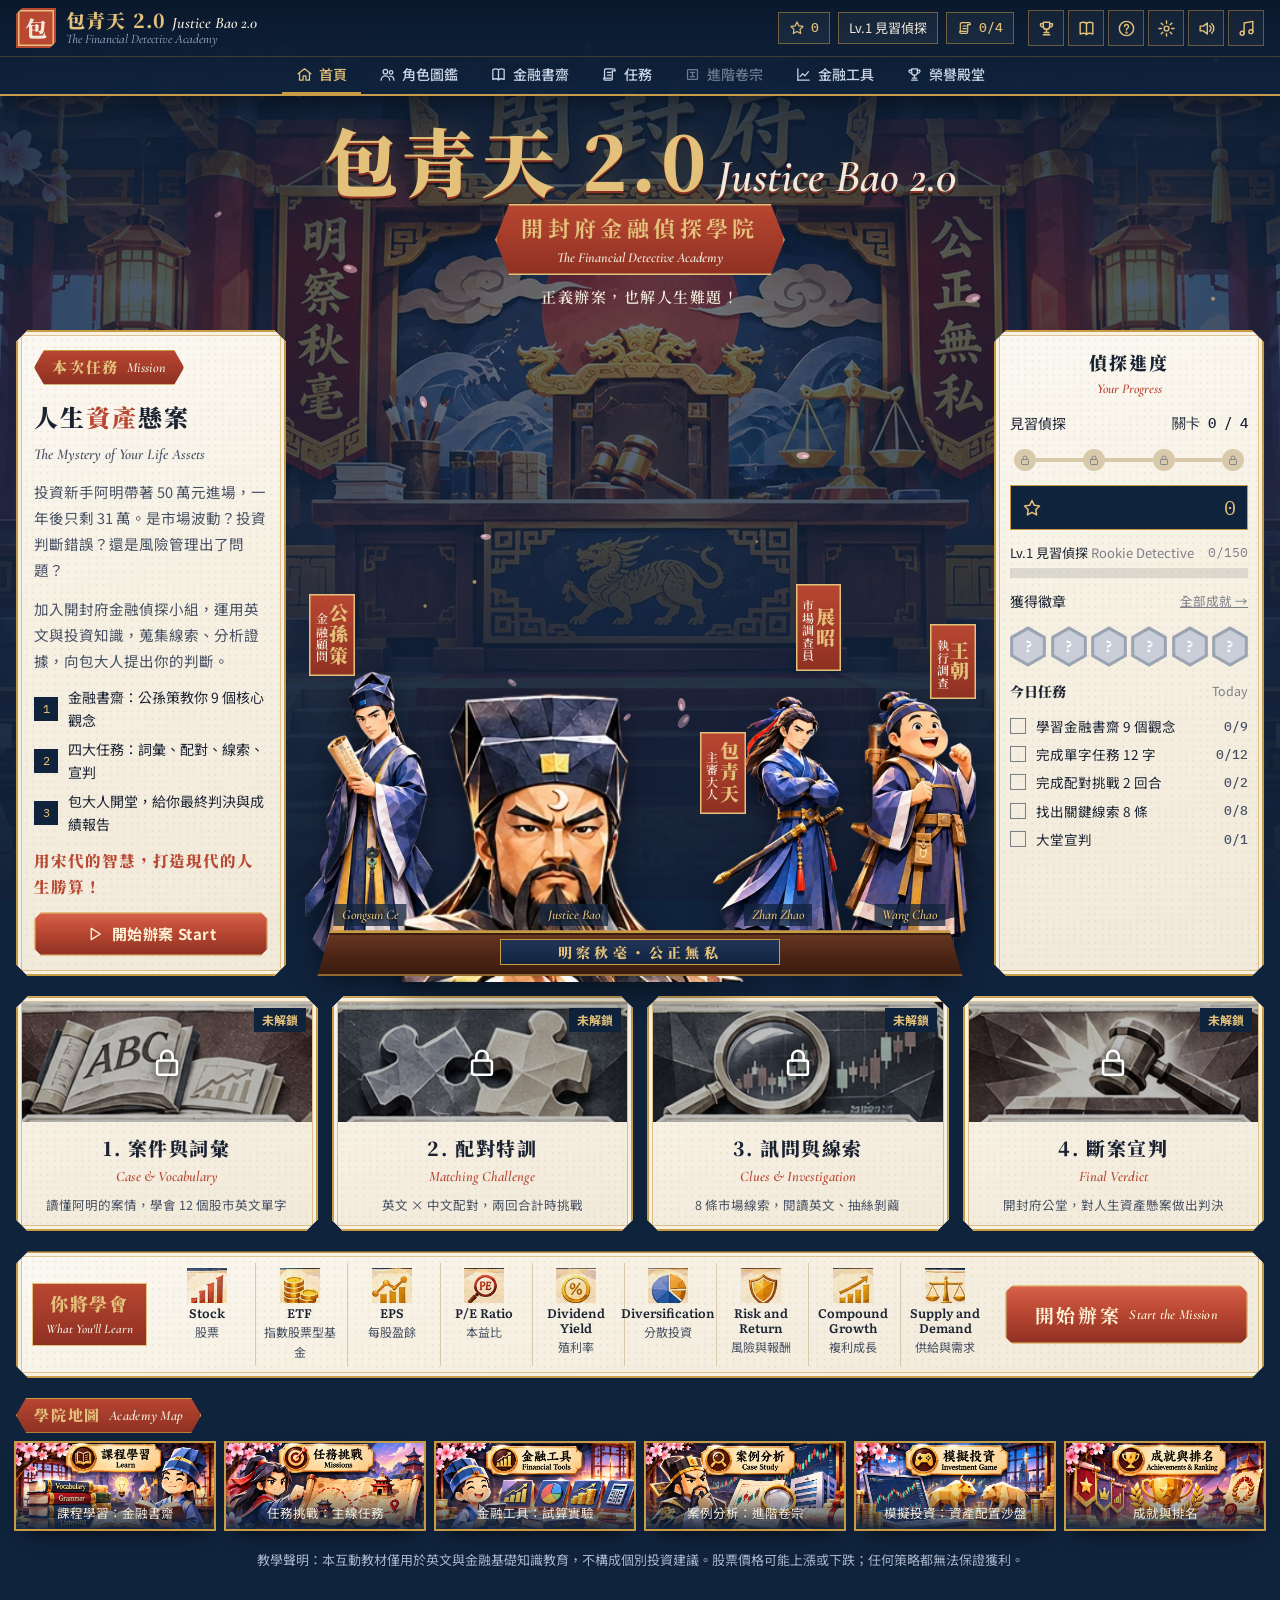
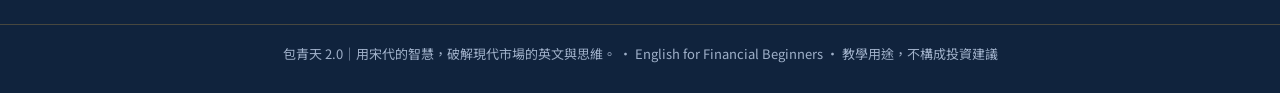
==== index.html @ 3b6d9622 "Add Justice Bao 2.0 game site with background music Website at the repo root (index.html, css/, js/," ====
<!DOCTYPE html>
<html lang="zh-Hant">
<head>
<meta charset="UTF-8">
<meta name="viewport" content="width=device-width, initial-scale=1, viewport-fit=cover">
<title>包青天 2.0 金融偵探學院</title>
<meta name="claude:viewport-fit-sides" content="cover">
<meta name="description" content="包青天 2.0 Justice Bao 2.0 — The Financial Detective Academy：在開封府的故事裡學會股市英文、金融觀念與風險判斷。">
<meta name="theme-color" content="#10233D">
<link rel="preconnect" href="https://fonts.googleapis.com">
<link rel="preconnect" href="https://fonts.gstatic.com" crossorigin>
<link rel="stylesheet" href="https://fonts.googleapis.com/css2?family=Noto+Serif+TC:wght@600;900&family=Noto+Sans+TC:wght@400;500;700&family=Cormorant+Garamond:ital,wght@0,600;1,500;1,600&family=Literata:ital,wght@0,400;0,600;1,400&family=Gentium+Book+Plus&family=IBM+Plex+Mono:wght@500&display=swap">
<link rel="stylesheet" href="https://fonts.googleapis.com/css2?family=LXGW+WenKai+TC:wght@400;700&display=swap">
<link rel="stylesheet" href="css/style.css">
<link rel="stylesheet" href="css/casefiles.css">
</head>
<body>
<div class="scene" id="scene-a"></div><div class="scene" id="scene-b"></div><div class="scene-veil"></div>
<canvas id="jb-particles" aria-hidden="true"></canvas>
<header class="hud"></header>
<main id="view" aria-live="polite"></main>
<footer class="wrap" style="padding-block:18px 28px;text-align:center;font-size:13px;color:#9fb0c9;border-top:1px solid rgba(200,155,69,.3)">包青天 2.0｜用宋代的智慧，破解現代市場的英文與思維。 · English for Financial Beginners · 教學用途，不構成投資建議</footer>
<div id="jb-modal" class="modal" hidden></div>
<div id="jb-toast" class="toast" role="status" aria-live="polite"></div>
<div id="jb-pop" class="pop-wrap" aria-live="polite"></div>
<div id="jb-flash" class="flash" aria-hidden="true"></div>
<div class="cf">
  <div id="termcard" class="termcard paper" role="dialog" aria-label="單字卡" hidden></div>
  <div id="notebook" class="sheet" hidden><div id="nb-panel" class="sheet-panel paper" role="dialog" aria-modal="true" aria-label="卷宗筆記"></div></div>
  <div id="cf-modal" class="modal" hidden></div>
</div>
<noscript><p style="padding:20px;color:#F1EADC">這個遊戲需要啟用 JavaScript。</p></noscript>
<script src="js/data/assets.js"></script>
<script src="js/data/characters.js"></script>
<script src="js/data/learning.js"></script>
<script src="js/data/missions.js"></script>
<script src="js/data/rules.js"></script>
<script src="js/core/icons.js"></script>
<script src="js/core/store.js"></script>
<script src="js/core/audio.js"></script>
<script src="js/core/ui.js"></script>
<script src="js/views/home.js"></script>
<script src="js/views/gallery.js"></script>
<script src="js/views/academy.js"></script>
<script src="js/views/missions12.js"></script>
<script src="js/views/missions34.js"></script>
<script src="js/views/report.js"></script>
<script src="js/views/extras.js"></script>
<script src="js/casefiles/casefiles.js"></script>
<script src="js/app.js"></script>
</body>
</html>
---- css/style.css ----
/* Justice Bao 2.0 — visual system.
   Layout concept: a night scene of Kaifeng behind every screen; ivory paper panels with gold frames and chamfered origami corners sit on top; vermilion marks every action. */
:root{
  --navy:#10233D; --navy-2:#162e4e; --navy-3:#20406a; --navy-4:#2c5385;
  --gold:#C89B45; --gold-2:#E3C17A; --gold-3:#8d6a2b; --gold-glow:rgba(200,155,69,.35);
  --verm:#B94732; --verm-2:#8e3022; --verm-3:#d9634c;
  --ivory:#F1EADC; --ivory-2:#e7dcc6; --ivory-3:#d8c9aa; --paper:#f7f1e4;
  --ink:#1b2333; --ink-2:#465063; --ink-3:#7b7f88;
  --jade:#2f7a5b; --jade-2:#dcebe1; --rose:#f6ddd6; --sky:#9fb7d8;
  --f-display:"Noto Serif TC","Noto Serif CJK TC","Songti TC",serif;
  --f-body:"Noto Sans TC","Noto Sans CJK TC","PingFang TC","Microsoft JhengHei",system-ui,sans-serif;
  --f-en:"Literata","Georgia","Times New Roman",serif;
  --f-en-display:"Cormorant Garamond","Literata",Georgia,serif;
  --f-kk:"Gentium Book Plus","Charis SIL","Doulos SIL","Noto Sans","Lucida Sans Unicode",serif;
  --f-mono:"IBM Plex Mono",ui-monospace,Menlo,monospace;
  --chamfer:12px; --r:4px;
  --t-fast:.18s; --t-med:.38s; --ease:cubic-bezier(.2,.8,.2,1);
  color-scheme:light;
}
*{box-sizing:border-box}
[hidden]{display:none!important}
html{scroll-behavior:smooth;-webkit-text-size-adjust:100%}
body{margin:0;background:var(--navy);color:var(--ivory);font-family:var(--f-body);font-size:15.5px;line-height:1.65;-webkit-font-smoothing:antialiased;min-height:100vh;overflow-x:hidden}
body::before{content:"";position:fixed;inset:0 0 auto;height:env(safe-area-inset-top,0px);z-index:60;background:var(--navy)}
body.modal-open{overflow:hidden}
img{max-width:100%;display:block}
button{font:inherit;color:inherit;cursor:pointer}
button[disabled]{cursor:not-allowed}
h1,h2,h3,h4,h5{margin:0;text-wrap:balance;font-weight:900}
p{margin:0}
:focus-visible{outline:3px solid var(--gold-2);outline-offset:2px}
.sr{position:absolute;width:1px;height:1px;overflow:hidden;clip:rect(0 0 0 0);white-space:nowrap}
.ico{width:20px;height:20px;flex:none}
.wrap{width:100%;max-width:1280px;margin:0 auto;padding-left:max(16px,env(safe-area-inset-left,0px));padding-right:max(16px,env(safe-area-inset-right,0px))}
.en{font-family:var(--f-en)}
.kk{font-family:var(--f-kk);letter-spacing:.02em}
.num{font-family:var(--f-mono);font-variant-numeric:tabular-nums}

/* ================= scene backdrop ================= */
.scene{position:fixed;inset:0;z-index:-3;background:var(--navy) center/cover no-repeat;opacity:0;transition:opacity .9s ease}
.scene.on{opacity:1}
.scene-veil{position:fixed;inset:0;z-index:-2;background:
  radial-gradient(120% 70% at 50% 0%,rgba(16,35,61,.25),rgba(16,35,61,.82) 70%),
  linear-gradient(180deg,rgba(16,35,61,.55),rgba(16,35,61,.78) 45%,rgba(10,22,40,.95));pointer-events:none}
body[data-view="home"] .scene-veil{background:radial-gradient(90% 60% at 50% 40%,rgba(16,35,61,.2),rgba(16,35,61,.72) 70%),linear-gradient(180deg,rgba(10,22,40,.82),rgba(16,35,61,.45) 30%,rgba(16,35,61,.6) 60%,rgba(10,22,40,.94))}
#jb-particles{position:fixed;inset:0;width:100%;height:100%;z-index:-1;pointer-events:none}

/* ================= HUD ================= */
.hud{position:sticky;top:env(safe-area-inset-top,0px);z-index:40;background:linear-gradient(180deg,rgba(10,24,44,.97),rgba(16,35,61,.95));border-bottom:2px solid var(--gold);box-shadow:0 6px 18px rgba(0,0,0,.35)}
.hud-row{display:flex;align-items:center;gap:14px;padding-block:8px}
.hud-navrow{border-top:1px solid rgba(200,155,69,.25)}
.hud-navrow .hud-nav{margin:0 auto;justify-content:center}
.brand{display:flex;align-items:center;gap:10px;text-decoration:none;color:var(--ivory);min-width:0;flex:none}
.brand-seal{width:40px;height:40px;flex:none;display:grid;place-items:center;background:var(--verm);color:var(--ivory);font-family:var(--f-display);font-weight:900;font-size:22px;box-shadow:inset 0 0 0 2px var(--verm),inset 0 0 0 3.5px var(--gold-2);clip-path:polygon(6px 0,100% 0,100% calc(100% - 6px),calc(100% - 6px) 100%,0 100%,0 6px)}
.brand-t{display:flex;flex-direction:column;line-height:1.15;min-width:0}
.brand-t b{font-family:var(--f-display);font-weight:900;font-size:19px;color:var(--gold-2);letter-spacing:.06em;white-space:nowrap}
.brand-t b i{font-family:var(--f-en-display);font-style:italic;font-weight:600;color:var(--ivory);margin-left:6px;font-size:16px;letter-spacing:0}
.brand-t span{font-family:var(--f-en-display);font-style:italic;font-size:13px;color:var(--sky);white-space:nowrap}
.hud-nav{display:flex;gap:4px;min-width:0;overflow-x:auto;scrollbar-width:none}
.hud-stats{margin-left:auto}
.hud-nav::-webkit-scrollbar{display:none}
.hud-nav a{display:flex;align-items:center;gap:6px;padding:6px 14px;color:#c9d4e6;text-decoration:none;font-size:14px;font-weight:500;white-space:nowrap;border-bottom:2px solid transparent}
.hud-nav a:hover{color:var(--gold-2)}
.hud-nav a.on{color:var(--gold-2);border-bottom-color:var(--gold)}
.hud-nav a .ico{width:17px;height:17px}
.hud-nav a.locked{opacity:.5}
.hud-stats{display:flex;align-items:center;gap:8px;flex:none}
.chip{display:inline-flex;align-items:center;gap:6px;padding:4px 10px;border:1px solid rgba(200,155,69,.5);background:rgba(255,255,255,.05);font-size:13px;color:var(--ivory);white-space:nowrap}
.chip .ico{width:16px;height:16px;color:var(--gold-2)}
.chip b{font-family:var(--f-mono);font-weight:500;color:var(--gold-2);font-variant-numeric:tabular-nums}
#hud-score.bump{animation:bump .5s var(--ease)}
@keyframes bump{40%{transform:scale(1.25);color:#fff}}
.hud-tools{display:flex;gap:4px;flex:none}
.tool{width:36px;height:36px;display:grid;place-items:center;border:1px solid rgba(200,155,69,.45);background:rgba(255,255,255,.04);color:var(--gold-2);position:relative}
.tool:hover{background:rgba(200,155,69,.18)}
.tool.off{color:#7f8ba0}
.tool .ico{width:19px;height:19px}
.tool[data-tip]:hover::after{content:attr(data-tip);position:absolute;top:calc(100% + 6px);left:50%;transform:translateX(-50%);background:var(--ink);color:var(--ivory);font-size:12px;padding:3px 8px;white-space:nowrap;z-index:5}
.menu-btn{display:none}
.drawer{position:fixed;inset:0;z-index:55;background:rgba(6,14,28,.6);display:flex;justify-content:flex-end}
.drawer-panel{width:min(340px,88%);height:100%;overflow-y:auto;background:var(--navy-2);border-left:2px solid var(--gold);padding:calc(16px + env(safe-area-inset-top,0px)) max(16px,env(safe-area-inset-right,0px)) calc(20px + env(safe-area-inset-bottom,0px)) 18px;display:flex;flex-direction:column;gap:6px}
.drawer-panel a,.drawer-panel button.dr{display:flex;align-items:center;gap:12px;padding:11px 10px;color:var(--ivory);text-decoration:none;border:0;background:none;text-align:left;font-size:15px;border-bottom:1px solid rgba(200,155,69,.18)}
.drawer-panel a.on{color:var(--gold-2)}
.drawer-panel .ico{color:var(--gold-2)}
@media (max-width:900px){.hud-navrow,.hud-tools .opt-tool{display:none}.menu-btn{display:grid}}
@media (max-width:560px){.brand-t span,.chip.lvl,.hud-tools .tool:not(.menu-btn):not(.snd){display:none}.brand-t b{font-size:16px}.brand-t b i{display:none}.brand-seal{width:34px;height:34px;font-size:19px}.hud-stats{gap:5px}.chip{padding:3px 7px}}

/* ================= views ================= */
main#view{position:relative;min-height:70vh}
.view{padding-block:22px 54px;display:flex;flex-direction:column;gap:20px;animation:viewIn var(--t-med) var(--ease) both}
.view.leaving{animation:viewOut .18s ease both}
@keyframes viewIn{from{opacity:0;transform:translateY(10px)}to{opacity:1;transform:none}}
@keyframes viewOut{to{opacity:0;transform:translateY(-6px)}}

/* ---------- frames & panels ---------- */
.frame{position:relative;background:var(--paper);color:var(--ink);
  background-image:radial-gradient(rgba(141,106,43,.07) 1px,transparent 1.3px),linear-gradient(165deg,rgba(255,255,255,.55),rgba(255,255,255,0) 40%,rgba(141,106,43,.06));
  background-size:7px 7px,100% 100%;
  box-shadow:inset 0 0 0 2px var(--gold),inset 0 0 0 5px var(--paper),inset 0 0 0 6px rgba(200,155,69,.55),0 14px 30px -14px rgba(0,0,0,.55);
  clip-path:polygon(var(--chamfer) 0,calc(100% - var(--chamfer)) 0,100% var(--chamfer),100% calc(100% - var(--chamfer)),calc(100% - var(--chamfer)) 100%,var(--chamfer) 100%,0 calc(100% - var(--chamfer)),0 var(--chamfer))}
.frame-dark{position:relative;background:linear-gradient(160deg,rgba(32,64,106,.9),rgba(16,35,61,.94));color:var(--ivory);
  box-shadow:inset 0 0 0 1.5px var(--gold),inset 0 0 0 4px rgba(16,35,61,.9),inset 0 0 0 5px rgba(200,155,69,.4),0 14px 30px -14px rgba(0,0,0,.6);
  clip-path:polygon(var(--chamfer) 0,calc(100% - var(--chamfer)) 0,100% var(--chamfer),100% calc(100% - var(--chamfer)),calc(100% - var(--chamfer)) 100%,var(--chamfer) 100%,0 calc(100% - var(--chamfer)),0 var(--chamfer))}
.pad{padding:22px clamp(16px,2.6vw,28px)}
.ribbon{display:inline-flex;align-items:center;gap:8px;align-self:flex-start;background:linear-gradient(180deg,var(--verm),var(--verm-2));color:var(--gold-2);font-family:var(--f-display);font-weight:900;letter-spacing:.12em;padding:5px 18px;font-size:15px;
  clip-path:polygon(10px 0,calc(100% - 10px) 0,100% 50%,calc(100% - 10px) 100%,10px 100%,0 50%);box-shadow:inset 0 0 0 1px var(--gold)}
.ribbon small{font-family:var(--f-en-display);font-style:italic;font-weight:600;letter-spacing:.02em;color:var(--ivory);font-size:14px}
.eyebrow{font-family:var(--f-en-display);font-style:italic;font-weight:600;font-size:15px;color:var(--gold-2);letter-spacing:.04em}
.frame .eyebrow{color:var(--verm)}
.h-title{font-family:var(--f-display);font-weight:900;font-size:clamp(24px,3vw,34px);letter-spacing:.06em;line-height:1.25}
.h-title .en-sub{display:block;font-family:var(--f-en-display);font-style:italic;font-weight:600;font-size:.55em;letter-spacing:.01em;color:var(--gold-2)}
.frame .h-title .en-sub{color:var(--verm)}
.muted{color:var(--ink-3)}
.frame .lead{color:var(--ink-2)}

/* ---------- view header with scene banner ---------- */
.vhead{display:grid;grid-template-columns:minmax(0,1fr) minmax(0,1.05fr);gap:0;overflow:hidden}
.vhead-copy{padding:22px clamp(16px,2.6vw,30px);display:flex;flex-direction:column;gap:10px;justify-content:center;min-width:0}
.vhead-art{position:relative;min-height:190px}
.vhead-art img{position:absolute;inset:0;width:100%;height:100%;object-fit:cover}
.vhead-art::after{content:"";position:absolute;inset:0;background:linear-gradient(90deg,var(--navy-2),rgba(22,46,78,0) 30%)}
.vhead .lead{color:#d6deeb;max-width:40em;font-size:15px}
.steps4{display:flex;gap:6px;align-items:center;flex-wrap:wrap}
.steps4 span{display:flex;align-items:center;gap:5px;font-size:12.5px;color:#9fb0c9;padding:3px 9px;border:1px solid rgba(159,183,216,.3)}
.steps4 span.on{color:var(--navy);background:var(--gold-2);border-color:var(--gold-2);font-weight:700}
.steps4 span.done{color:var(--gold-2);border-color:rgba(200,155,69,.6)}
.steps4 .ico{width:14px;height:14px}
@media (max-width:820px){.vhead{grid-template-columns:1fr}.vhead-art{min-height:150px;order:-1}.vhead-art::after{background:linear-gradient(0deg,var(--navy-2),rgba(22,46,78,0) 45%)}}

/* ---------- buttons ---------- */
.btn{display:inline-flex;align-items:center;justify-content:center;gap:8px;border:0;padding:10px 20px;font-weight:700;font-size:15px;letter-spacing:.04em;text-decoration:none;transition:transform var(--t-fast),filter var(--t-fast),background var(--t-fast);
  clip-path:polygon(8px 0,calc(100% - 8px) 0,100% 8px,100% calc(100% - 8px),calc(100% - 8px) 100%,8px 100%,0 calc(100% - 8px),0 8px)}
.btn:hover:not([disabled]){filter:brightness(1.08);transform:translateY(-1px)}
.btn:active:not([disabled]){transform:translateY(1px)}
.btn[disabled]{opacity:.45}
.btn .ico{width:18px;height:18px}
.btn-red{background:linear-gradient(180deg,var(--verm-3),var(--verm) 45%,var(--verm-2));color:#fff3d6;box-shadow:inset 0 0 0 1.5px var(--gold-2)}
.btn-gold{background:linear-gradient(180deg,#f0d38f,var(--gold) 60%,#a8802f);color:var(--navy);box-shadow:inset 0 0 0 1px #fbe7b4}
.btn-navy{background:linear-gradient(180deg,var(--navy-4),var(--navy-2));color:var(--gold-2);box-shadow:inset 0 0 0 1.5px var(--gold)}
.btn-ghost{background:rgba(255,255,255,.06);color:var(--ivory);box-shadow:inset 0 0 0 1.5px rgba(227,193,122,.6)}
.frame .btn-ghost{background:rgba(27,35,51,.07);color:var(--ink);box-shadow:inset 0 0 0 1.5px var(--ink-3)}
.btn-lg{padding:14px 30px;font-size:19px;font-family:var(--f-display);letter-spacing:.14em}
.btn-lg small{display:block;font-family:var(--f-en-display);font-style:italic;font-size:14px;letter-spacing:.02em;font-weight:600}
.btn-sm{padding:6px 12px;font-size:13.5px}
.row{display:flex;gap:10px;flex-wrap:wrap;align-items:center}
.row.end{justify-content:flex-end}
.row.between{justify-content:space-between}
.mini-say{display:inline-grid;place-items:center;width:26px;height:26px;border:1px solid var(--gold);background:rgba(200,155,69,.15);color:var(--gold-3);vertical-align:-6px;padding:0}
.mini-say .ico{width:15px;height:15px}
.frame-dark .mini-say,.dlg .mini-say{color:var(--gold-2)}
.icon-txt{display:inline-flex;align-items:center;gap:6px;border:1px solid var(--ivory-3);background:rgba(255,255,255,.6);color:var(--ink-2);padding:5px 11px;font-size:13.5px}
.icon-txt:hover{border-color:var(--gold);color:var(--ink)}
.icon-txt .ico{width:16px;height:16px}
.toggle{display:inline-flex;align-items:center;gap:7px;font-size:13.5px;color:var(--ink-2);cursor:pointer;user-select:none}
.toggle input{accent-color:var(--verm);width:16px;height:16px}

/* ---------- dialogue ---------- */
.dlg{display:grid;grid-template-columns:auto minmax(0,1fr);gap:14px;align-items:center;background:linear-gradient(160deg,rgba(32,64,106,.94),rgba(16,35,61,.96));color:var(--ivory);padding:12px 16px 12px 12px;
  box-shadow:inset 0 0 0 1.5px var(--gold),0 12px 26px -12px rgba(0,0,0,.6);clip-path:polygon(10px 0,100% 0,100% calc(100% - 10px),calc(100% - 10px) 100%,0 100%,0 10px)}
.dlg-in{animation:dlgIn .45s var(--ease) both}
@keyframes dlgIn{from{opacity:0;transform:translateX(-14px)}to{opacity:1;transform:none}}
.dlg-body{min-width:0;display:flex;flex-direction:column;gap:3px}
.dlg-name{display:flex;align-items:baseline;gap:8px;flex-wrap:wrap}
.dlg-name b{font-family:var(--f-display);font-weight:900;color:var(--gold-2);font-size:17px;letter-spacing:.08em}
.dlg-name span{font-family:var(--f-en-display);font-style:italic;font-size:13.5px;color:var(--sky)}
.dlg-zh{font-size:15.5px;line-height:1.7}
.dlg-en{font-family:var(--f-en);font-size:15px;color:#dbe4f1;font-style:italic}
.portrait{margin:0;position:relative;width:92px;aspect-ratio:238/300;flex:none;background:var(--navy-3);
  box-shadow:0 0 0 2px var(--gold),0 0 0 4px var(--navy),0 0 0 5px rgba(200,155,69,.6);overflow:hidden}
.portrait img{width:100%;height:100%;object-fit:cover;object-position:50% 18%}
.portrait.pop img{animation:facePop .42s var(--ease)}
@keyframes facePop{0%{transform:scale(.92);opacity:.4}100%{transform:none;opacity:1}}
.dlg.big .portrait{width:120px}
@media (max-width:560px){.dlg{grid-template-columns:64px minmax(0,1fr);gap:11px;padding:10px 12px 10px 10px}.portrait{width:64px}.dlg.big .portrait{width:76px}.dlg-zh{font-size:14.5px}.dlg-en{font-size:14px}}

/* ---------- options & feedback ---------- */
.q-card{display:flex;flex-direction:column;gap:14px}
.q-meta{display:flex;justify-content:space-between;align-items:center;gap:10px;flex-wrap:wrap;border-bottom:1px solid var(--ivory-3);padding-bottom:10px}
.q-tag{font-family:var(--f-en-display);font-style:italic;font-weight:600;font-size:15px;color:var(--verm)}
.stars{display:inline-flex;gap:2px;color:var(--gold)}
.stars .ico{width:15px;height:15px;fill:currentColor}
.stars .ico.dim{color:var(--ivory-3);fill:none}
.q-en{font-family:var(--f-en);font-size:18px;line-height:1.55;color:var(--ink);font-weight:600}
.q-zh{font-size:14.5px;color:var(--ink-2)}
.opts{display:grid;grid-template-columns:repeat(2,minmax(0,1fr));gap:9px}
.opts.long{grid-template-columns:1fr}
.opt{display:flex;gap:11px;align-items:flex-start;text-align:left;border:1.5px solid var(--ivory-3);background:#fffaf0;color:var(--ink);padding:11px 13px;font-family:var(--f-en);font-size:15.5px;line-height:1.45;transition:border-color var(--t-fast),background var(--t-fast),transform var(--t-fast)}
.opt:hover:not([disabled]){border-color:var(--gold);background:#fff4dc;transform:translateY(-1px)}
.opt .L{font-family:var(--f-display);font-weight:900;color:var(--verm);flex:none;min-width:1em}
.opt small{display:block;font-family:var(--f-body);font-size:13px;color:var(--ink-3)}
.opt.right{border-color:var(--jade);background:var(--jade-2);animation:okPulse .55s var(--ease)}
.opt.wrong{border-color:var(--verm);background:var(--rose);animation:shake .42s}
.opt[disabled]{cursor:default}
.opt.picked{border-color:var(--navy-4);background:#e8eef8}
@keyframes okPulse{40%{box-shadow:0 0 0 6px rgba(47,122,91,.25)}}
@keyframes shake{20%{transform:translateX(-6px)}40%{transform:translateX(6px)}60%{transform:translateX(-4px)}80%{transform:translateX(3px)}}
.fb{padding:12px 15px;font-size:14.5px;line-height:1.7;animation:viewIn .3s var(--ease)}
.fb.ok{background:var(--jade-2);box-shadow:inset 4px 0 0 var(--jade)}
.fb.no{background:var(--rose);box-shadow:inset 4px 0 0 var(--verm)}
.fb b{display:block;margin-bottom:2px}
.fb .plus{display:block;margin-top:8px;padding-top:8px;border-top:1px dashed rgba(27,35,51,.2);color:var(--ink-2)}
.fb .plus::before{content:"金融知識補充　";font-weight:700;color:var(--gold-3)}
@media (max-width:620px){.opts{grid-template-columns:1fr}.q-en{font-size:16.5px}}
.bar{height:10px;background:rgba(27,35,51,.12);position:relative;overflow:hidden}
.bar span{position:absolute;inset:0 auto 0 0;background:linear-gradient(90deg,var(--verm),var(--gold));transition:width .5s var(--ease)}
.frame-dark .bar{background:rgba(255,255,255,.12)}

/* ---------- term button ---------- */
.term{font:inherit;color:var(--verm-2);background:linear-gradient(transparent 62%,rgba(200,155,69,.42) 62%);border:0;padding:0 1px;font-weight:600;cursor:pointer}
.term:hover{background:rgba(200,155,69,.42)}

/* ================= HOME ================= */
.home-top{display:grid;grid-template-columns:minmax(0,270px) minmax(0,1fr) minmax(0,270px);gap:18px;align-items:stretch}
.home-title{grid-column:1/-1;display:flex;flex-direction:column;align-items:center;text-align:center;gap:4px;padding-top:4px}
.home-title h1{font-family:var(--f-display);font-weight:900;font-size:clamp(40px,6vw,74px);line-height:1;letter-spacing:.06em;color:var(--gold-2);text-shadow:0 2px 0 var(--verm-2),0 4px 0 rgba(0,0,0,.45),0 0 24px rgba(200,155,69,.25)}
.home-title h1 i{font-family:var(--f-en-display);font-weight:600;font-size:.62em;color:var(--ivory);margin-left:.15em;letter-spacing:0}
.home-title .academy{display:inline-flex;flex-direction:column;align-items:center;background:linear-gradient(180deg,var(--verm),var(--verm-2));padding:6px 26px;box-shadow:inset 0 0 0 1.5px var(--gold-2);clip-path:polygon(14px 0,calc(100% - 14px) 0,100% 50%,calc(100% - 14px) 100%,14px 100%,0 50%)}
.home-title .academy b{font-family:var(--f-display);font-size:clamp(17px,2vw,22px);letter-spacing:.2em;color:var(--gold-2)}
.home-title .academy span{font-family:var(--f-en-display);font-style:italic;font-weight:600;color:var(--ivory);font-size:14px}
.home-title .tag{font-family:var(--f-display);font-weight:600;color:var(--ivory);font-size:15px;letter-spacing:.1em;margin-top:6px}
.story-card{display:flex;flex-direction:column;gap:12px;padding:20px 18px}
.story-card h2{font-family:var(--f-display);font-size:24px;letter-spacing:.08em}
.story-card h2 em{font-style:normal;color:var(--verm)}
.story-card .en{font-family:var(--f-en-display);font-style:italic;font-weight:600;color:var(--ink-2);font-size:15px;margin-top:-6px}
.story-card p.body{font-size:14.5px;color:var(--ink-2);line-height:1.8}
.story-card .tagline{font-family:var(--f-display);color:var(--verm);font-weight:900;letter-spacing:.06em}
.story-card .howto{list-style:none;margin:0;padding:0;display:flex;flex-direction:column;gap:6px;counter-reset:s}
.story-card .howto li{display:grid;grid-template-columns:26px minmax(0,1fr);gap:8px;align-items:center;font-size:14px;color:var(--ink)}
.story-card .howto li::before{counter-increment:s;content:counter(s);width:24px;height:24px;display:grid;place-items:center;background:var(--navy);color:var(--gold-2);font-family:var(--f-mono);font-size:12px}
.story-card .btn{margin-top:auto}
.stagebox{position:relative;display:flex;align-items:flex-end;justify-content:center;min-height:430px;padding-top:10px}
.stage-floor{position:absolute;left:4%;right:4%;bottom:0;height:70px;background:radial-gradient(60% 100% at 50% 100%,rgba(200,155,69,.35),transparent 70%)}
.cast{position:relative;display:flex;align-items:flex-end;justify-content:center;width:100%;gap:0}
.cast-m{position:relative;display:flex;flex-direction:column;align-items:center;flex:1 1 0;min-width:0;cursor:pointer;border:0;background:none;padding:0;text-decoration:none;color:inherit;animation:castIn .7s var(--ease) both}
.cast-m:nth-child(1){animation-delay:.05s}.cast-m:nth-child(2){animation-delay:.18s}.cast-m:nth-child(3){animation-delay:.3s}.cast-m:nth-child(4){animation-delay:.42s}
@keyframes castIn{from{opacity:0;transform:translateY(24px)}to{opacity:1;transform:none}}
.cast-m img{width:auto;max-width:100%;object-fit:contain;object-position:bottom center;filter:drop-shadow(0 10px 14px rgba(0,0,0,.5));transition:transform .3s var(--ease),filter .3s}
.cast-m:hover img,.cast-m:focus-visible img{transform:translateY(-6px);filter:drop-shadow(0 12px 18px rgba(0,0,0,.55)) drop-shadow(0 0 12px rgba(227,193,122,.45))}
.cast-m.gongsun img{height:390px}.cast-m.zhan img{height:400px}.cast-m.wang img{height:360px}.cast-m.bao img{height:290px;width:auto;max-width:none;margin-bottom:-6px}
.cast-m.bao{flex:0 0 auto;margin-inline:-34px;z-index:3}
.desk{position:absolute;left:2%;right:2%;bottom:0;height:46px;z-index:4;background:linear-gradient(180deg,#6b3a22,#4a2414 60%,#381a0e);box-shadow:inset 0 3px 0 var(--gold),inset 0 5px 0 #3a1c10,inset 0 -2px 0 var(--gold-3),0 -6px 18px rgba(0,0,0,.35);clip-path:polygon(2% 0,98% 0,100% 100%,0 100%)}
.desk::before{content:"";position:absolute;left:50%;top:9px;width:min(46%,280px);height:26px;transform:translateX(-50%);background:linear-gradient(180deg,#22365a,#10233D);box-shadow:inset 0 0 0 1px var(--gold)}
.desk::after{content:"明察秋毫・公正無私";position:absolute;left:50%;top:11px;transform:translateX(-50%);font-family:var(--f-display);font-weight:900;color:var(--gold-2);font-size:14px;letter-spacing:.3em;white-space:nowrap}
.cast-name{z-index:5}
.vtag{position:absolute;top:8px;display:flex;flex-direction:column;align-items:center;background:linear-gradient(180deg,var(--verm),var(--verm-2));color:var(--gold-2);padding:8px 5px 10px;box-shadow:inset 0 0 0 1.5px var(--gold-2);font-family:var(--f-display);font-weight:900;font-size:19px;line-height:1.15;writing-mode:vertical-rl;letter-spacing:.12em;z-index:3}
.vtag small{font-size:12px;color:var(--ivory);font-weight:600;letter-spacing:.05em;margin-top:6px}
.cast-m.gongsun .vtag{left:4%}.cast-m.bao .vtag{right:0;top:40px}.cast-m.zhan .vtag{right:2%}.cast-m.wang .vtag{right:0}
.cast-name{position:absolute;bottom:50px;left:50%;transform:translateX(-50%);font-family:var(--f-en-display);font-style:italic;font-weight:600;font-size:13.5px;color:var(--gold-2);white-space:nowrap;text-shadow:0 1px 3px #000;background:rgba(16,35,61,.75);padding:0 8px}
.side{display:flex;flex-direction:column;gap:12px;padding:18px 16px}
.side h3{font-family:var(--f-display);font-size:18px;letter-spacing:.1em;text-align:center}
.side h3 small{display:block;font-family:var(--f-en-display);font-style:italic;font-weight:600;font-size:13.5px;color:var(--verm);letter-spacing:0}
.prog4{display:flex;align-items:center;gap:0;margin:2px 4px}
.prog4 i{flex:1;height:4px;background:var(--ivory-3)}
.prog4 i.on{background:var(--gold)}
.prog4 b{width:22px;height:22px;display:grid;place-items:center;border-radius:50%;background:var(--ivory-3);color:var(--ink-3);font-size:11px;font-family:var(--f-mono)}
.prog4 b.on{background:var(--gold);color:var(--navy);box-shadow:0 0 0 3px rgba(200,155,69,.3)}
.prog4 b .ico{width:12px;height:12px}
.kv{display:flex;justify-content:space-between;align-items:center;gap:8px;font-size:14px}
.kv b{font-family:var(--f-mono);font-weight:500;font-variant-numeric:tabular-nums}
.score-big{display:flex;align-items:center;gap:8px;background:var(--navy);color:var(--gold-2);padding:6px 12px;font-family:var(--f-mono);font-size:20px;justify-content:flex-end;box-shadow:inset 0 0 0 1px var(--gold)}
.score-big .ico{color:var(--gold-2);margin-right:auto}
.lvl-line{display:flex;flex-direction:column;gap:4px;font-size:13px}
.lvl-line .row{gap:6px}
.badges{display:grid;grid-template-columns:repeat(6,minmax(0,1fr));gap:4px;justify-items:center}
.badges .badge{width:38px;height:43px}
.badges .badge .b-ico{font-size:15px}.badges .badge .b-ico .ico{width:17px;height:17px}
.badge{position:relative;width:44px;height:50px;display:inline-grid;place-items:center;flex:none}
.badge svg{position:absolute;inset:0;width:100%;height:100%}
.badge .b-out{fill:#9aa3b2}.badge .b-in{fill:#c9ced8}
.badge.on .b-out{fill:var(--gold-3)}.badge.on .b-in{fill:url(#none);fill:var(--gold-2)}
.badge .b-ico{position:relative;font-family:var(--f-display);font-weight:900;color:#fff;font-size:18px;display:grid;place-items:center}
.badge.on .b-ico{color:var(--verm-2)}
.badge .b-ico .ico{width:20px;height:20px}
.tasks{list-style:none;margin:0;padding:0;display:flex;flex-direction:column;gap:6px}
.tasks li{display:grid;grid-template-columns:18px minmax(0,1fr) auto;gap:8px;align-items:center;font-size:13.5px}
.tasks li i{width:16px;height:16px;border:1.5px solid var(--ink-3);display:grid;place-items:center}
.tasks li.done i{background:var(--jade);border-color:var(--jade);color:#fff}
.tasks li.done span{color:var(--ink-3);text-decoration:line-through}
.tasks li i .ico{width:12px;height:12px;stroke-width:3}
.tasks li b{font-family:var(--f-mono);font-weight:500;font-size:12.5px;color:var(--ink-2)}
.missions{display:grid;grid-template-columns:repeat(4,minmax(0,1fr));gap:14px}
.mtile{position:relative;display:flex;flex-direction:column;text-decoration:none;color:var(--ink);overflow:hidden;transition:transform .25s var(--ease)}
.mtile:hover{transform:translateY(-4px)}
.mtile .art{position:relative;aspect-ratio:272/112;overflow:hidden;margin:6px 6px 0}
.mtile .art img{width:100%;height:100%;object-fit:cover;transition:transform .5s var(--ease)}
.mtile:hover .art img{transform:scale(1.05)}
.mtile .cap{padding:10px 14px 16px;text-align:center;display:flex;flex-direction:column;gap:2px}
.mtile .cap b{font-family:var(--f-display);font-weight:900;font-size:19px;letter-spacing:.08em}
.mtile .cap i{font-family:var(--f-en-display);font-weight:600;font-size:14.5px;color:var(--verm)}
.mtile .cap span{font-size:12.5px;color:var(--ink-2);margin-top:4px}
.mtile .state{position:absolute;top:12px;right:12px;font-size:12px;font-weight:700;padding:2px 8px;background:var(--navy);color:var(--gold-2);z-index:2}
.mtile .state.done{background:var(--jade);color:#fff}
.mtile .state.now{background:var(--verm);color:#fff3d6;animation:nowPulse 1.8s ease-in-out infinite}
@keyframes nowPulse{50%{box-shadow:0 0 0 5px rgba(185,71,50,.3)}}
.mtile.locked .art img{filter:grayscale(.85) brightness(.75)}
.mtile.locked .lockico{position:absolute;inset:0;display:grid;place-items:center;color:#fff;z-index:1}
.mtile.locked .lockico .ico{width:34px;height:34px;filter:drop-shadow(0 2px 4px #000)}
.mtile.just-unlocked{animation:unlockGlow 1.6s ease 2}
@keyframes unlockGlow{50%{filter:drop-shadow(0 0 16px var(--gold-2)) brightness(1.08)}}
.learn-strip{display:grid;grid-template-columns:auto minmax(0,1fr) auto;gap:16px;align-items:center;padding:12px 16px}
.learn-strip .lbl{display:flex;flex-direction:column;align-items:center;background:linear-gradient(180deg,var(--verm),var(--verm-2));color:var(--gold-2);padding:6px 14px;font-family:var(--f-display);font-weight:900;font-size:18px;letter-spacing:.1em;box-shadow:inset 0 0 0 1px var(--gold-2)}
.learn-strip .lbl small{font-family:var(--f-en-display);font-style:italic;font-weight:600;color:var(--ivory);font-size:13px;letter-spacing:0}
.kicons{display:grid;grid-template-columns:repeat(9,minmax(0,1fr));gap:4px}
.kicon{display:flex;flex-direction:column;align-items:center;gap:2px;text-align:center;border:0;background:none;padding:4px 2px;color:var(--ink);border-left:1px solid var(--ivory-3)}
.kicon:first-child{border-left:0}
.kicon img{width:40px;height:36px;object-fit:contain;mix-blend-mode:multiply}
.kicon b{font-family:var(--f-en);font-size:12.5px;line-height:1.2;font-weight:600}
.kicon span{font-size:12px;color:var(--ink-2)}
.kicon:hover b{color:var(--verm)}
.start-btn{min-width:220px}
.map-grid{display:grid;grid-template-columns:repeat(6,minmax(0,1fr));gap:12px}
.map-tile{position:relative;display:block;aspect-ratio:750/327;overflow:hidden;box-shadow:0 0 0 2px var(--gold),0 10px 20px -10px #000;transition:transform .25s var(--ease)}
.map-tile img{width:100%;height:100%;object-fit:cover}
.map-tile:hover{transform:translateY(-3px)}
.map-tile span{position:absolute;left:0;right:0;bottom:0;background:linear-gradient(0deg,rgba(16,35,61,.92),rgba(16,35,61,0));color:var(--ivory);font-size:12.5px;padding:14px 8px 5px;text-align:center}
.tool-tabs{gap:8px}
.tool-tabs .btn{flex-direction:column;gap:0;line-height:1.3;padding:8px 16px}
.disclaimer{font-size:13px;color:#a9b6ca;text-align:center;max-width:60em;margin:0 auto}
@media (max-width:1100px){.home-top{grid-template-columns:minmax(0,1fr) minmax(0,1fr)}.stagebox{grid-column:1/-1;order:-1}.kicons{grid-template-columns:repeat(5,minmax(0,1fr))}.kicon:nth-child(6){border-left:0}.map-grid{grid-template-columns:repeat(3,minmax(0,1fr))}}
@media (max-width:820px){.missions{grid-template-columns:repeat(2,minmax(0,1fr))}.learn-strip{grid-template-columns:1fr;justify-items:center}.cast-m.gongsun img{height:280px}.cast-m.zhan img{height:288px}.cast-m.wang img{height:260px}.cast-m.bao img{height:210px}.cast-m.bao{margin-inline:-22px}.stagebox{min-height:310px}.vtag{font-size:15px;padding:6px 4px 8px}.vtag small{display:none}}
@media (max-width:620px){.home-top{grid-template-columns:1fr}.map-grid{grid-template-columns:repeat(2,minmax(0,1fr))}}
@media (max-width:480px){.cast-m.gongsun img{height:200px}.cast-m.zhan img{height:206px}.cast-m.wang img{height:186px}.cast-m.bao img{height:150px}.cast-m.bao{margin-inline:-14px}.stagebox{min-height:228px}.desk{height:30px}.desk::before,.desk::after{display:none}.cast-name{bottom:32px}.vtag{font-size:13px;top:0}.cast-name{font-size:11px}.missions{gap:10px}.mtile .cap b{font-size:16px}.mtile .cap span{display:none}.kicons{grid-template-columns:repeat(3,minmax(0,1fr))}.kicon{border-left:0}.home-title h1{font-size:44px}.home-title h1 i{display:block;font-size:24px;margin:4px 0 0}.carousel .row.between .dots{order:-1;width:100%}.carousel .row.between .btn{flex:1}}

/* ================= GALLERY ================= */
.gal{display:grid;grid-template-columns:200px minmax(0,1fr) minmax(0,380px);gap:16px;align-items:start}
.gal-list{display:flex;flex-direction:column;gap:10px}
.gal-pick{display:grid;grid-template-columns:56px minmax(0,1fr);gap:10px;align-items:center;text-align:left;border:0;padding:8px;background:rgba(16,35,61,.75);color:var(--ivory);box-shadow:inset 0 0 0 1px rgba(200,155,69,.4);text-decoration:none}
.gal-pick .portrait{width:56px}
.gal-pick b{font-family:var(--f-display);font-size:17px;letter-spacing:.06em;display:block;font-style:normal}
.gal-pick>span>span{font-family:var(--f-en-display);font-style:italic;font-size:13px;color:var(--sky)}
.gal-pick.on{background:linear-gradient(90deg,var(--verm-2),rgba(142,48,34,.6));box-shadow:inset 0 0 0 1.5px var(--gold-2)}
.gal-stage{position:relative;min-height:560px;display:flex;flex-direction:column;align-items:center;justify-content:flex-end;padding:20px 16px 0;overflow:hidden}
.gal-stage .halo{position:absolute;left:50%;bottom:-10%;width:90%;aspect-ratio:1;transform:translateX(-50%);background:radial-gradient(circle,rgba(227,193,122,.28),transparent 62%);pointer-events:none}
.gal-img{position:relative;width:100%;height:500px;display:flex;align-items:flex-end;justify-content:center}
.gal-img img{max-height:100%;max-width:100%;width:auto;height:100%;object-fit:contain;object-position:bottom center;filter:drop-shadow(0 12px 18px rgba(0,0,0,.5));animation:galIn .45s var(--ease)}
.gal-img.bust img{height:92%;max-height:460px;object-fit:contain;box-shadow:0 0 0 3px var(--gold),0 0 0 6px var(--navy),0 0 0 7px rgba(200,155,69,.6),0 18px 30px -10px rgba(0,0,0,.6);filter:none;align-self:center;margin-bottom:auto;margin-top:auto}
@keyframes galIn{from{opacity:0;transform:translateY(12px) scale(.97)}to{opacity:1;transform:none}}
.gal-cap{position:relative;z-index:1;margin:10px 0 14px;display:flex;align-items:center;gap:10px}
.gal-cap .ribbon{align-self:center}
.gal-side{display:flex;flex-direction:column;gap:12px}
.gal-info{padding:18px}
.gal-info h2{font-family:var(--f-display);font-size:28px;letter-spacing:.1em}
.gal-info h2 small{font-family:var(--f-en-display);font-style:italic;font-weight:600;font-size:17px;color:var(--verm);margin-left:8px;letter-spacing:0}
.gal-info .role{font-weight:700;color:var(--ink-2);font-size:14px;margin-top:2px}
.pills{display:flex;gap:6px;flex-wrap:wrap;margin:8px 0}
.pills span{font-size:12.5px;padding:2px 9px;background:var(--navy);color:var(--gold-2)}
.gal-info ul{margin:6px 0 0;padding-left:1.2em;font-size:14px;color:var(--ink-2)}
.gal-info .story{font-size:14px;color:var(--ink-2);line-height:1.8;margin-top:8px}
.gal-info q{display:block;font-family:var(--f-en);font-style:italic;color:var(--ink);margin-top:10px;quotes:"“" "”"}
.gal-info .qzh{font-size:13.5px;color:var(--ink-3)}
.expr-grid{display:grid;grid-template-columns:repeat(3,minmax(0,1fr));gap:8px;padding:14px}
.expr{display:flex;flex-direction:column;gap:4px;align-items:stretch;border:0;padding:0;background:none;text-align:center}
.expr .ph{position:relative;aspect-ratio:238/300;overflow:hidden;box-shadow:0 0 0 1.5px var(--gold-3);background:var(--navy-3)}
.expr .ph img{width:100%;height:100%;object-fit:cover;object-position:50% 18%;transition:transform .3s}
.expr:hover .ph img{transform:scale(1.05)}
.expr span{font-size:12.5px;color:var(--ink-2);line-height:1.2}
.expr span i{display:block;font-family:var(--f-en-display);font-weight:600;color:var(--verm);font-size:12.5px}
.expr.on .ph{box-shadow:0 0 0 3px var(--verm),0 0 0 5px var(--gold-2)}
.expr.full .ph{background:linear-gradient(180deg,var(--navy-3),var(--navy))}
.expr.full .ph img{object-fit:contain;object-position:bottom}
@media (max-width:1100px){.gal{grid-template-columns:minmax(0,1fr) minmax(0,340px)}.gal-list{grid-column:1/-1;flex-direction:row;overflow-x:auto}.gal-pick{flex:1 0 170px}}
@media (max-width:760px){.gal{grid-template-columns:1fr}.gal-stage{min-height:420px}.gal-img{height:380px}.expr-grid{grid-template-columns:repeat(5,minmax(0,1fr))}}
@media (max-width:480px){.gal-img{height:330px}.gal-stage{min-height:370px}.expr-grid{grid-template-columns:repeat(3,minmax(0,1fr))}}

/* ================= ACADEMY / flip cards ================= */
.study{display:grid;grid-template-columns:minmax(0,1fr) 300px;gap:18px;align-items:start}
.carousel{display:flex;flex-direction:column;gap:14px}
.dots{display:flex;gap:6px;justify-content:center;flex-wrap:wrap}
.dots button{width:30px;height:30px;border:1px solid rgba(200,155,69,.5);background:rgba(16,35,61,.7);color:#9fb0c9;font-size:12px;font-family:var(--f-mono);padding:0}
.dots button.on{background:var(--gold);color:var(--navy);border-color:var(--gold)}
.dots button.done{color:var(--gold-2);border-color:var(--gold)}
.dots button.done::after{content:"✓";font-size:10px;margin-left:1px}
.flip{perspective:1600px;position:relative}
.flip-inner{position:relative;display:grid;transition:transform .7s var(--ease);transform-style:preserve-3d}
.flip.flipped .flip-inner{transform:rotateY(180deg)}
.flip .face{grid-area:1/1;backface-visibility:hidden;-webkit-backface-visibility:hidden;min-height:100%}
.flip .face.back{transform:rotateY(180deg)}
.lcard .face{padding:26px clamp(18px,3vw,36px);display:flex;flex-direction:column;gap:12px}
.lcard .front{align-items:center;justify-content:center;text-align:center;min-height:380px}
.lcard .front .ic{width:96px;height:86px;object-fit:contain;mix-blend-mode:multiply}
.lcard .word{font-family:var(--f-en);font-weight:600;font-size:clamp(34px,5vw,50px);line-height:1.1;color:var(--navy)}
.lcard .full{font-family:var(--f-en-display);font-style:italic;font-weight:600;font-size:18px;color:var(--ink-2)}
.lcard .kkline{display:flex;align-items:center;gap:10px;justify-content:center;flex-wrap:wrap}
.lcard .kk{font-size:22px;color:var(--ink-2)}
.lcard .pos{font-family:var(--f-en);font-style:italic;color:var(--ink-3)}
.lcard .zh-big{font-family:var(--f-display);font-weight:900;font-size:28px;color:var(--verm);letter-spacing:.1em}
.lcard .hint{font-size:13px;color:var(--ink-3);display:flex;gap:6px;align-items:center}
.lcard .back-head{display:flex;justify-content:space-between;align-items:baseline;gap:10px;flex-wrap:wrap;border-bottom:1px solid var(--ivory-3);padding-bottom:8px}
.lcard .back-head b{font-family:var(--f-en);font-size:24px;color:var(--navy)}
.lcard .back-head span{font-family:var(--f-display);font-weight:900;color:var(--verm);font-size:20px}
.field{display:grid;grid-template-columns:92px minmax(0,1fr);gap:10px;align-items:baseline;font-size:15px}
.field>span:first-child{font-size:12px;letter-spacing:.06em;color:var(--gold-3);font-weight:700;text-transform:uppercase}
.field .en{font-size:16px;color:var(--ink)}
.field .ex{font-style:italic}
.formula{font-family:var(--f-mono);font-size:14px;background:var(--navy);color:var(--gold-2);padding:6px 10px;display:inline-block}
.note{font-size:14px;color:var(--ink-2);background:rgba(200,155,69,.12);padding:9px 12px;box-shadow:inset 3px 0 0 var(--gold)}
.lcard .actions{display:flex;gap:8px;flex-wrap:wrap;justify-content:space-between;align-items:center;margin-top:auto}
@media (max-width:560px){.field{grid-template-columns:1fr;gap:0}.lcard .front{min-height:320px}}
.study-side{display:flex;flex-direction:column;gap:12px;position:sticky;top:76px}
.study-side .frame-dark{padding:16px}
.checklist{list-style:none;margin:0;padding:0;display:flex;flex-direction:column;gap:3px}
.checklist li button{display:grid;grid-template-columns:20px minmax(0,1fr) auto;gap:8px;width:100%;text-align:left;align-items:center;border:0;background:none;padding:5px 4px;font-size:14px;color:var(--ivory)}
.checklist li button:hover{background:rgba(255,255,255,.06)}
.checklist li button.on{background:rgba(200,155,69,.2)}
.checklist i{width:18px;height:18px;border:1.5px solid #8ea0bb;display:grid;place-items:center}
.checklist .done i{background:var(--jade);border-color:var(--jade)}
.checklist i .ico{width:13px;height:13px;stroke-width:3}
.checklist small{color:#9fb0c9;font-size:12px}
@media (max-width:980px){.study{grid-template-columns:1fr}.study-side{position:static}}
.vgrid{display:grid;grid-template-columns:repeat(4,minmax(0,1fr));gap:12px}
.vcard{cursor:pointer;min-height:220px}
.vcard .face{padding:16px;display:flex;flex-direction:column;gap:6px}
.vcard .front{align-items:center;justify-content:center;text-align:center}
.vcard .w{font-family:var(--f-en);font-weight:600;font-size:22px;color:var(--navy);line-height:1.15}
.vcard .kk{font-size:16px;color:var(--ink-2)}
.vcard .back .w{font-size:17px}
.vcard .zh{font-family:var(--f-display);font-weight:900;color:var(--verm);font-size:16px}
.vcard .d{font-family:var(--f-en);font-size:13.5px;color:var(--ink)}
.vcard .x{font-family:var(--f-en);font-style:italic;font-size:13.5px;color:var(--ink-2)}
.vcard .xz{font-size:12.5px;color:var(--ink-3)}
.vcard .learned{position:absolute;top:10px;right:12px;color:var(--jade);font-weight:700;font-size:12px;display:flex;gap:3px;align-items:center;z-index:2}
.vcard .learned .ico{width:14px;height:14px;stroke-width:3}
@media (max-width:1100px){.vgrid{grid-template-columns:repeat(3,minmax(0,1fr))}}
@media (max-width:760px){.vgrid{grid-template-columns:repeat(2,minmax(0,1fr))}}
@media (max-width:430px){.vgrid{grid-template-columns:1fr}.vcard{min-height:190px}}
.casefile{display:flex;flex-direction:column;gap:12px;max-width:52em}
.casefile .p-en{font-family:var(--f-en);font-size:17px;line-height:1.85;color:var(--ink)}
.casefile .p-zh{font-size:14.5px;color:var(--ink-2);box-shadow:inset 3px 0 0 var(--gold);padding-left:12px;margin-top:-4px}
.bao-reminder{display:flex;flex-direction:column;gap:4px;font-size:14.5px}
.bao-reminder b{font-family:var(--f-en);font-size:17px}

/* ================= MATCHING ================= */
.mhud{display:flex;gap:10px;flex-wrap:wrap;align-items:center}
.mhud .chip{background:var(--navy);font-size:14px}
.mhud .chip.streak{border-color:var(--verm-3);color:#ffd2c6}
.mhud .chip.streak .ico{color:var(--verm-3)}
.match{display:grid;grid-template-columns:minmax(0,1fr) minmax(0,1fr);gap:12px}
.match .col{display:flex;flex-direction:column;gap:8px}
.mcard{display:flex;align-items:center;justify-content:space-between;gap:8px;min-height:54px;text-align:left;border:1.5px solid var(--ivory-3);background:#fffaf0;color:var(--ink);padding:10px 14px;font-size:15.5px;transition:all var(--t-fast)}
.mcard.en{font-family:var(--f-en);font-weight:600;font-size:17px}
.mcard:hover:not([disabled]){border-color:var(--gold);background:#fff4dc}
.mcard.sel{border-color:var(--gold);background:#ffefc4;box-shadow:0 0 0 3px rgba(200,155,69,.3)}
.mcard.ok{border-color:var(--jade);background:var(--jade-2);color:var(--jade);cursor:default;animation:okPulse .5s}
.mcard.bad{border-color:var(--verm);background:var(--rose);animation:shake .42s}
.mcard .ico{width:16px;height:16px}
.round-sum{display:grid;grid-template-columns:repeat(4,minmax(0,1fr));gap:10px;text-align:center}
.round-sum div{background:rgba(27,35,51,.06);padding:10px 6px}
.round-sum b{display:block;font-family:var(--f-mono);font-size:22px;color:var(--navy);font-weight:500}
.round-sum span{font-size:12.5px;color:var(--ink-2)}
@media (max-width:560px){.round-sum{grid-template-columns:repeat(2,minmax(0,1fr))}.mcard{font-size:14px;padding:9px 10px;min-height:50px}.mcard.en{font-size:15px}}

/* ================= INVESTIGATION ================= */
.inv{display:grid;grid-template-columns:minmax(0,1fr) 300px;gap:18px;align-items:start}
.evidence{position:relative;background:#fbf3df;border:1px dashed var(--gold-3);padding:14px 16px 14px 18px;font-family:var(--f-en);font-size:16px;line-height:1.6;color:var(--ink);transform:rotate(-.4deg)}
.evidence::before{content:"";position:absolute;top:-8px;left:24px;width:16px;height:16px;border-radius:50%;background:radial-gradient(circle at 35% 35%,#ff8a7a,var(--verm-2));box-shadow:0 2px 3px rgba(0,0,0,.35)}
.evidence small{display:block;font-family:var(--f-body);font-size:13.5px;color:var(--ink-2);margin-top:4px}
.stamp-bg{position:absolute;right:12px;top:8px;font-family:var(--f-display);font-weight:900;color:var(--verm);border:2px solid var(--verm);padding:0 6px;font-size:13px;transform:rotate(8deg);opacity:.75}
.notes{display:flex;flex-direction:column;gap:12px;position:sticky;top:76px}
.notes-list{list-style:none;margin:0;padding:0;display:flex;flex-direction:column;gap:6px;counter-reset:n}
.notes-list li{display:grid;grid-template-columns:26px minmax(0,1fr) 18px;gap:8px;align-items:center;background:#fffaf0;color:var(--ink);padding:7px 9px;font-size:13px;box-shadow:inset 0 0 0 1px var(--ivory-3);animation:noteIn .45s var(--ease)}
@keyframes noteIn{from{opacity:0;transform:translateX(12px) rotate(2deg)}to{opacity:1;transform:none}}
.notes-list li .n{font-family:var(--f-mono);font-size:12px;color:var(--gold-3)}
.notes-list li.ok .ico{color:var(--jade)}.notes-list li.no .ico{color:var(--verm)}
.notes-list li.empty{background:rgba(255,255,255,.05);color:#7f8ba0;box-shadow:inset 0 0 0 1px rgba(159,183,216,.2);animation:none}
@media (max-width:980px){.inv{grid-template-columns:1fr}.notes{position:static}}

/* ================= COURT ================= */
.court-intro{display:flex;flex-direction:column;gap:12px}
.exhibits{display:grid;grid-template-columns:repeat(2,minmax(0,1fr));gap:12px}
.exhibit{background:#fffaf0;box-shadow:inset 0 0 0 1px var(--ivory-3);padding:12px;display:flex;flex-direction:column;gap:8px;min-width:0}
.exhibit .tag{font-family:var(--f-en-display);font-style:italic;font-weight:600;color:var(--verm);font-size:15px}
.exhibit .zh{font-size:12.5px;color:var(--ink-3)}
.stmt{font-family:var(--f-mono);font-size:13px;font-variant-numeric:tabular-nums}
.stmt div{display:flex;justify-content:space-between;gap:10px;padding:4px 2px;border-bottom:1px dashed var(--ivory-3)}
.stmt div:last-child{border-bottom:0;font-weight:500;color:var(--verm-2)}
.stmt span:first-child{font-family:var(--f-body);color:var(--ink-2)}
.chat{background:#7f9bc4;padding:10px;display:flex;flex-direction:column;gap:6px}
.chat .grp{text-align:center;font-size:11.5px;color:#eef3fb}
.bubble{max-width:88%;padding:7px 10px;background:#fff;color:#1d1d1d;line-height:1.4;font-family:var(--f-en);font-size:14px}
.bubble .who{display:block;font-family:var(--f-body);font-size:11px;color:#6a6a6a}
.bubble.me{align-self:flex-end;background:#8de07a}
.chart-svg{width:100%;height:auto;display:block}
@media (max-width:640px){.exhibits{grid-template-columns:1fr}}
.multi{display:grid;grid-template-columns:repeat(2,minmax(0,1fr));gap:8px}
.chk{display:flex;gap:10px;align-items:flex-start;text-align:left;border:1.5px solid var(--ivory-3);background:#fffaf0;padding:10px 12px;color:var(--ink);font-family:var(--f-en);font-size:15px;line-height:1.4}
.chk i{width:20px;height:20px;border:1.5px solid var(--ink-3);flex:none;display:grid;place-items:center;margin-top:1px}
.chk i .ico{width:14px;height:14px;stroke-width:3}
.chk small{display:block;font-family:var(--f-body);color:var(--ink-3);font-size:12.5px}
.chk.on{border-color:var(--navy-4);background:#e8eef8}
.chk.on i{background:var(--navy-4);border-color:var(--navy-4);color:#fff}
.chk.right{border-color:var(--jade);background:var(--jade-2)}
.chk.miss{border-color:var(--verm);background:var(--rose)}
@media (max-width:620px){.multi{grid-template-columns:1fr}}
.advisers{display:grid;grid-template-columns:repeat(3,minmax(0,1fr));gap:12px}
.adviser{display:flex;flex-direction:column;gap:8px;align-items:stretch;text-align:left;border:1.5px solid var(--ivory-3);background:#fffaf0;color:var(--ink);padding:14px;transition:all var(--t-fast)}
.adviser:hover:not([disabled]){border-color:var(--verm);transform:translateY(-2px)}
.adviser .face{width:84px;height:84px;align-self:center}
.adviser .face svg{width:100%;height:100%}
.adviser h4{font-family:var(--f-display);font-size:18px;text-align:center}
.adviser h4 small{display:block;font-family:var(--f-en-display);font-style:italic;font-weight:600;font-size:14px;color:var(--verm)}
.adviser .tagline{font-size:12.5px;text-align:center;color:var(--ink-3)}
.adviser .say{font-family:var(--f-en);font-size:14.5px;background:rgba(27,35,51,.05);padding:8px 10px;line-height:1.5}
.adviser .sayzh{font-size:13px;color:var(--ink-2)}
.adviser.out{opacity:.55}
.adviser.win{border-color:var(--jade);box-shadow:0 0 0 2px var(--jade)}
@media (max-width:860px){.advisers{grid-template-columns:1fr}.adviser{display:grid;grid-template-columns:70px minmax(0,1fr);column-gap:12px}.adviser .face{width:70px;height:70px;grid-row:span 4;align-self:start}.adviser h4,.adviser .tagline{text-align:left}}
.gavel-scene{position:relative;display:grid;grid-template-columns:200px minmax(0,1fr);gap:20px;align-items:center;background:linear-gradient(160deg,rgba(32,64,106,.96),rgba(16,35,61,.98));padding:20px;color:var(--ivory)}
.gavel-scene .portrait{width:200px}
.gavel-scene h3{font-family:var(--f-display);font-size:26px;color:var(--gold-2);letter-spacing:.1em}
.big-stamp{position:absolute;right:20px;top:-14px;font-family:var(--f-display);font-weight:900;color:#fff3d6;background:var(--verm);font-size:26px;padding:6px 14px;letter-spacing:.2em;transform:rotate(-8deg);box-shadow:inset 0 0 0 3px var(--verm),inset 0 0 0 5px #fff3d6;z-index:3}
.stamp-in{animation:stampIn .55s cubic-bezier(.2,1.6,.4,1) both}
@keyframes stampIn{0%{transform:rotate(-8deg) scale(2.6);opacity:0}100%{transform:rotate(-8deg) scale(1);opacity:1}}
@media (max-width:640px){.gavel-scene{grid-template-columns:1fr;justify-items:center;text-align:center}.gavel-scene .portrait{width:140px}}
.concepts{display:grid;grid-template-columns:repeat(3,minmax(0,1fr));gap:12px}
.concept{background:#fffaf0;box-shadow:inset 0 0 0 1px var(--ivory-3);padding:14px}
.concept h4{font-family:var(--f-display);font-size:16px;color:var(--verm);margin-bottom:4px}
.concept h4 small{font-family:var(--f-en-display);font-style:italic;font-weight:600;color:var(--ink-2);font-size:14px;margin-left:6px}
.concept p{font-size:13.5px;color:var(--ink-2)}
.cbars{height:80px;display:flex;align-items:flex-end;gap:6px;border-bottom:2px solid var(--ink-3);margin-top:10px;padding:0 4px}
.cbars i{flex:1;background:linear-gradient(var(--gold-2),var(--verm))}
@media (max-width:900px){.concepts{grid-template-columns:repeat(2,minmax(0,1fr))}}
@media (max-width:560px){.concepts{grid-template-columns:1fr}}

/* ================= REPORT & HONOR ================= */
.report{display:grid;grid-template-columns:minmax(0,1fr) minmax(0,1fr);gap:18px}
.radar text{font-family:var(--f-body);font-size:11px;fill:var(--ink-2)}
.radar .val{font-family:var(--f-mono);font-size:11px;fill:var(--verm-2)}
.dimrow{display:grid;grid-template-columns:120px minmax(0,1fr) 48px;gap:10px;align-items:center;font-size:14px}
.dimrow small{display:block;font-family:var(--f-en-display);font-style:italic;color:var(--ink-3);font-size:12.5px}
.dimrow b{font-family:var(--f-mono);font-weight:500;text-align:right;font-variant-numeric:tabular-nums}
.rank-seal{display:flex;flex-direction:column;align-items:center;gap:2px;text-align:center}
.rank-seal .rk{font-family:var(--f-display);font-weight:900;font-size:clamp(26px,4vw,38px);color:var(--verm);letter-spacing:.12em}
.rank-seal .rk-en{font-family:var(--f-en-display);font-style:italic;font-weight:600;font-size:18px;color:var(--ink-2)}
.ptable{width:100%;border-collapse:collapse;font-size:14px}
.ptable th,.ptable td{padding:6px 6px;border-bottom:1px solid var(--ivory-3);text-align:left}
.ptable td.n,.ptable th.n{text-align:right;font-family:var(--f-mono);font-variant-numeric:tabular-nums}
.ptable tr.tot td{font-weight:700;border-bottom:0;color:var(--verm-2)}
@media (max-width:860px){.report{grid-template-columns:1fr}}
.cert{text-align:center;display:flex;flex-direction:column;gap:10px;align-items:center;padding:30px clamp(18px,5vw,48px)}
.cert h3{font-family:var(--f-display);font-size:clamp(30px,5vw,44px);letter-spacing:.3em;margin-right:-.3em}
.cert .body{font-size:16px;line-height:1.9;max-width:32em;color:var(--ink-2)}
.cert .sign{display:flex;align-items:center;gap:12px;color:var(--ink-2);font-size:14px}
.cert .sign .brand-seal{width:52px;height:52px;font-size:28px;transform:rotate(-6deg)}
.honor{display:grid;grid-template-columns:minmax(0,340px) minmax(0,1fr);gap:18px;align-items:start}
.profile{display:flex;flex-direction:column;gap:12px;align-items:stretch}
.profile .who{display:flex;gap:12px;align-items:center}
.profile .who .portrait{width:70px}
.profile .who b{font-family:var(--f-display);font-size:22px;display:block}
.profile .who span{font-size:13px;color:var(--ink-2)}
.levels{display:grid;grid-template-columns:repeat(5,minmax(0,1fr));gap:4px}
.levels div{text-align:center;padding:6px 2px;font-size:11.5px;line-height:1.3;background:rgba(27,35,51,.06);color:var(--ink-3)}
.levels div b{display:block;font-family:var(--f-mono);font-size:11px}
.levels div.on{background:var(--navy);color:var(--gold-2)}
.ach-grid{display:grid;grid-template-columns:repeat(3,minmax(0,1fr));gap:12px}
.ach{display:flex;gap:12px;align-items:center;background:#fffaf0;box-shadow:inset 0 0 0 1px var(--ivory-3);padding:12px}
.ach .badge{width:52px;height:58px}
.ach b{font-family:var(--f-display);font-size:16px;display:block}
.ach i{font-family:var(--f-en-display);font-weight:600;color:var(--verm);font-size:14px;display:block}
.ach p{font-size:12.5px;color:var(--ink-2)}
.ach .when{font-size:11.5px;color:var(--jade);font-weight:700}
.ach.lock{opacity:.7}
.lb{width:100%;border-collapse:collapse;font-size:14px}
.lb th,.lb td{padding:7px 6px;border-bottom:1px solid var(--ivory-3);text-align:left}
.lb td.n{font-family:var(--f-mono);text-align:right}
.lb tr.me td{background:rgba(200,155,69,.18)}
.log{list-style:none;margin:0;padding:0;display:flex;flex-direction:column;gap:2px;max-height:340px;overflow-y:auto}
.log li{display:grid;grid-template-columns:20px minmax(0,1fr) auto;gap:8px;align-items:center;font-size:13.5px;padding:5px 2px;border-bottom:1px dashed var(--ivory-3)}
.log li .ico{width:16px;height:16px;color:var(--gold-3)}
.log time{font-family:var(--f-mono);font-size:11.5px;color:var(--ink-3)}
@media (max-width:980px){.honor{grid-template-columns:1fr}.ach-grid{grid-template-columns:repeat(2,minmax(0,1fr))}}
@media (max-width:560px){.ach-grid{grid-template-columns:1fr}}

/* ================= overlays ================= */
.toast{position:fixed;left:50%;bottom:calc(22px + env(safe-area-inset-bottom,0px));transform:translate(-50%,20px);background:var(--navy);color:var(--ivory);padding:10px 18px;box-shadow:inset 0 0 0 1.5px var(--gold),0 10px 24px rgba(0,0,0,.45);opacity:0;pointer-events:none;transition:all .3s var(--ease);z-index:80;font-size:14.5px;max-width:calc(100% - 32px);text-align:center}
.toast.show{opacity:1;transform:translate(-50%,0)}
.toast.bad{box-shadow:inset 0 0 0 1.5px var(--verm-3),0 10px 24px rgba(0,0,0,.45)}
.float-pts{position:fixed;z-index:85;transform:translate(-50%,0);font-family:var(--f-mono);font-weight:500;font-size:22px;color:var(--gold-2);text-shadow:0 2px 0 var(--verm-2),0 0 10px rgba(0,0,0,.6);pointer-events:none;animation:floatUp 1.2s var(--ease) forwards}
.float-pts.bad{color:#ffb4a6;text-shadow:0 2px 0 #000}
@keyframes floatUp{0%{opacity:0;transform:translate(-50%,6px) scale(.8)}20%{opacity:1;transform:translate(-50%,-10px) scale(1.1)}100%{opacity:0;transform:translate(-50%,-64px)}}
.pop-wrap{position:fixed;left:50%;top:calc(72px + env(safe-area-inset-top,0px));transform:translate(-50%,-30px);opacity:0;pointer-events:none;z-index:82;transition:all .4s var(--ease);width:min(440px,calc(100% - 32px))}
.pop-wrap.show{opacity:1;transform:translate(-50%,0)}
.pop-card{display:flex;gap:14px;align-items:center;background:linear-gradient(160deg,var(--navy-3),var(--navy));color:var(--ivory);padding:14px 18px;box-shadow:inset 0 0 0 2px var(--gold),0 16px 34px rgba(0,0,0,.55)}
.pop-card .badge{width:56px;height:62px}
.pop-k{font-family:var(--f-en-display);font-style:italic;font-weight:600;color:var(--gold-2);font-size:14px}
.pop-t{font-family:var(--f-display);font-weight:900;font-size:20px;letter-spacing:.06em}
.pop-t span{font-family:var(--f-en-display);font-style:italic;font-weight:600;font-size:15px;color:var(--sky);letter-spacing:0}
.pop-d{font-size:13px;color:#c9d4e6}
.lock-anim{width:52px;height:52px;display:grid;place-items:center;background:var(--gold);color:var(--navy);flex:none;animation:lockOpen .8s var(--ease) both}
.lock-anim .ico{width:30px;height:30px}
@keyframes lockOpen{0%{transform:scale(.6) rotate(-12deg)}60%{transform:scale(1.15) rotate(8deg)}100%{transform:none}}
.pop-wrap.p-ach .badge{animation:lockOpen .8s var(--ease) both}
.flash{position:fixed;inset:0;pointer-events:none;z-index:79;opacity:0}
.flash.go{animation:flash .6s ease}
.flash.gold{background:radial-gradient(circle,rgba(255,236,190,.65),rgba(200,155,69,0) 70%)}
.flash.red{background:radial-gradient(circle,rgba(185,71,50,.35),transparent 70%)}
@keyframes flash{20%{opacity:1}100%{opacity:0}}
.shake-screen{animation:shake .45s}
.modal{position:fixed;inset:0;z-index:70;display:grid;place-items:center;background:rgba(6,14,28,.66);padding:16px;overflow-y:auto}
.modal-card{width:min(520px,100%);max-height:calc(100vh - 32px);overflow-y:auto;padding:20px 22px;display:flex;flex-direction:column;gap:14px;animation:viewIn .3s var(--ease)}
.modal-card.wide{width:min(760px,100%)}
.modal-head{display:flex;justify-content:space-between;align-items:center;gap:10px}
.modal-head h3{font-family:var(--f-display);font-size:21px;letter-spacing:.06em}
.modal-body{font-size:14.5px;color:var(--ink-2);display:flex;flex-direction:column;gap:10px}
.modal-body h4{font-family:var(--f-display);color:var(--ink);font-size:16px;margin-top:4px}
.modal-body ol,.modal-body ul{margin:0;padding-left:1.3em}
.modal-actions{display:flex;justify-content:flex-end;gap:10px;flex-wrap:wrap}
.x-btn{width:34px;height:34px;display:grid;place-items:center;border:0;background:var(--navy);color:var(--gold-2);flex:none}
.field-in{display:flex;flex-direction:column;gap:5px}
.field-in label{font-size:13px;font-weight:700;color:var(--ink-2)}
.field-in input[type=text]{font:inherit;font-size:16px;padding:10px 12px;border:1.5px solid var(--ivory-3);background:#fffaf0;color:var(--ink)}
.field-in input[type=text]:focus{border-color:var(--gold);outline:0}
.set-row{display:flex;justify-content:space-between;align-items:center;gap:12px;padding:8px 0;border-bottom:1px solid var(--ivory-3);color:var(--ink)}
.set-row small{display:block;color:var(--ink-3);font-size:12.5px}
.seg{display:inline-flex;box-shadow:inset 0 0 0 1.5px var(--ink-3)}
.seg button{border:0;background:none;padding:5px 10px;font-size:13px;color:var(--ink)}
.seg button.on{background:var(--navy);color:var(--gold-2)}
.briefing-art{width:100%;aspect-ratio:750/327;object-fit:cover;box-shadow:0 0 0 2px var(--gold)}

/* reduced motion */
@media (prefers-reduced-motion:reduce){html:not(.motion-full) *{animation-duration:.01ms!important;animation-iteration-count:1!important;transition-duration:.01ms!important;scroll-behavior:auto!important}}
html.reduce-motion *{animation-duration:.01ms!important;animation-iteration-count:1!important;transition-duration:.01ms!important;scroll-behavior:auto!important}
html.reduce-motion .flip.flipped .flip-inner{transition:none}
---- css/casefiles.css ----
/* Case Files module styles (scoped under .cf) */
.cf{
  --night:#10233D; --night-2:#1f2a52; --indigo:#2f3f78; --mist:#c3cdea;
  --paper:#F1EADC; --paper-2:#ebdfc4; --paper-edge:#cdb98f;
  --ink:#231c17; --ink-soft:#5d5046; --ink-faint:#8c7d6e;
  --seal:#B94732; --seal-deep:#8e3022; --gold:#C89B45; --gold-soft:#f2d999;
  --jade:#2c7a57; --jade-soft:#dceadf; --wrong-soft:#f5dbd5;
  --f-display:"Noto Serif TC","Noto Serif CJK TC","Songti TC",serif;
  --f-kai:"LXGW WenKai TC","Noto Serif TC","Noto Serif CJK TC","Kaiti TC",serif;
  --f-ui:"Noto Sans TC","Noto Sans CJK TC","PingFang TC",system-ui,sans-serif;
  --f-en:"Literata",Georgia,"Times New Roman",serif;
  --f-mono:"IBM Plex Mono",ui-monospace,Menlo,monospace;
}
.cf button{font:inherit;cursor:pointer;color:inherit}
.cf button:focus-visible,.cf a:focus-visible,.cf input:focus-visible,.cf label:focus-within{outline:3px solid var(--gold);outline-offset:2px}
.cf h1,.cf h2,.cf h3,.cf h4{text-wrap:balance;margin:0}
.cf p{margin:0}
.cf .wrap{max-width:1100px;margin:0 auto;padding-left:max(16px,env(safe-area-inset-left,0px));padding-right:max(16px,env(safe-area-inset-right,0px))}
.cf .sr{position:absolute;width:1px;height:1px;overflow:hidden;clip:rect(0 0 0 0)}
.cf .brand{display:flex;align-items:center;gap:10px;text-decoration:none;color:var(--paper);min-width:0}
.cf .brand-seal{flex:none;width:38px;height:38px;display:grid;place-items:center;background:var(--seal);color:var(--paper);font-family:var(--f-display);font-weight:900;font-size:22px;border:2px solid var(--gold-soft);box-shadow:inset 0 0 0 2px var(--seal)}
.cf .brand-txt{min-width:0}
.cf .brand-txt b{display:block;font-family:var(--f-display);font-weight:900;font-size:17px;letter-spacing:.04em;color:var(--gold-soft);white-space:nowrap}
.cf .brand-txt span{display:block;font-family:var(--f-en);font-size:11.5px;color:var(--mist);letter-spacing:.08em;text-transform:uppercase;white-space:nowrap;overflow:hidden;text-overflow:ellipsis}
.cf .stats{display:flex;align-items:center;gap:8px;flex:none}
.cf .stat{display:flex;align-items:center;gap:6px;padding:5px 10px;border:1px solid rgba(216,164,67,.45);font-size:13px;color:var(--paper);background:rgba(255,255,255,.04);font-variant-numeric:tabular-nums}
.cf .stat small{color:var(--mist);font-size:11px}
.cf .seals{display:flex;gap:3px}
.cf .seals i{width:10px;height:10px;border:1px solid var(--gold);display:block}
.cf .seals i.on{background:var(--seal);border-color:var(--seal)}
.cf .nb-btn{background:var(--gold);color:var(--ink);border:0;font-weight:700}
.cf .nb-btn:hover{background:var(--gold-soft)}
.cf .steps{scroll-margin-top:calc(72px + env(safe-area-inset-top,0px))}
@media (max-width:430px){.cf .brand-txt{display:none}
.cf .stat .lbl-n{display:none}}
@media (max-width:620px){.cf .brand-txt span{display:none}
.cf .brand-txt b{font-size:15px}
.cf .stat{padding:5px 8px}
.cf .hide-sm{display:none}}
.cf .paper{position:relative;background-color:var(--paper);color:var(--ink);background-image:radial-gradient(rgba(122,92,40,.07) 1px,transparent 1.3px),linear-gradient(160deg,rgba(255,255,255,.55),rgba(255,255,255,0) 45%,rgba(120,90,40,.05));background-size:7px 7px,100% 100%;clip-path:polygon(0 0,calc(100% - 22px) 0,100% 22px,100% 100%,0 100%)}
.cf .paper::after{content:"";position:absolute;top:0;right:0;width:22px;height:22px;background:var(--paper-edge);clip-path:polygon(0 0,0 100%,100% 100%)}
.cf .btn{display:inline-flex;align-items:center;justify-content:center;gap:8px;border:0;padding:11px 20px;font-weight:700;font-size:15px;letter-spacing:.03em;clip-path:polygon(8px 0,100% 0,100% calc(100% - 8px),calc(100% - 8px) 100%,0 100%,0 8px);transition:transform .15s,background .15s;text-decoration:none}
.cf .btn:active{transform:translateY(1px)}
.cf .btn-seal{background:var(--seal);color:var(--paper)}
.cf .btn-seal:hover{background:var(--seal-deep)}
.cf .btn-gold{background:var(--gold);color:var(--ink)}
.cf .btn-gold:hover{background:var(--gold-soft)}
.cf .btn-ink{background:var(--ink);color:var(--gold-soft)}
.cf .btn-ink:hover{background:#000}
.cf .btn-ghost{background:rgba(35,28,23,.09);color:var(--ink)}
.cf .btn-ghost:hover{background:rgba(35,28,23,.16)}
.cf .btn[disabled]{opacity:.42;cursor:not-allowed}
.cf .icon-btn{display:inline-flex;align-items:center;gap:6px;border:1px solid var(--paper-edge);background:rgba(255,255,255,.55);color:var(--ink-soft);padding:4px 10px;font-size:13px}
.cf .icon-btn:hover{border-color:var(--gold);color:var(--ink)}
.cf .icon-btn svg{width:16px;height:16px}
.cf .hero{display:grid;grid-template-columns:minmax(0,.82fr) minmax(0,1.18fr);gap:40px;align-items:center;padding-block:40px 28px}
.cf .poster{margin:0;position:relative;justify-self:center;max-width:380px;width:100%}
.cf .poster img{width:100%;height:auto;border:6px solid var(--paper);box-shadow:0 22px 40px -18px rgba(0,0,0,.7);transform:rotate(-2deg)}
.cf .poster::before{content:"";position:absolute;left:50%;top:-14px;width:64px;height:18px;background:rgba(242,217,153,.75);transform:translateX(-50%) rotate(3deg);z-index:2}
.cf .hero-copy{display:flex;flex-direction:column;gap:14px;min-width:0}
.cf .ribbon{align-self:flex-start;background:var(--seal);color:var(--paper);font-family:var(--f-display);font-weight:900;padding:5px 16px 5px 14px;letter-spacing:.12em;clip-path:polygon(0 0,100% 0,calc(100% - 10px) 50%,100% 100%,0 100%)}
.cf .tagline{font-family:var(--f-display);font-weight:600;color:var(--gold-soft);font-size:17px;letter-spacing:.08em}
.cf .hero h1{font-family:var(--f-display);font-weight:900;font-size:clamp(44px,7.4vw,84px);line-height:1;letter-spacing:.04em;color:var(--paper);text-shadow:0 3px 0 rgba(0,0,0,.35)}
.cf .h1-sub{font-family:var(--f-display);font-weight:900;font-size:clamp(21px,2.7vw,30px);color:var(--paper);line-height:1.35}
.cf .h1-sub .hl{color:var(--gold)}
.cf .en-line{font-family:var(--f-en);font-size:18px;color:var(--mist);font-style:italic}
.cf .lede{max-width:34em;color:#dfe4f4;font-size:15.5px}
.cf .chips{list-style:none;margin:0;padding:0;display:flex;flex-wrap:wrap;gap:8px}
.cf .chips li{border:1px solid rgba(195,205,234,.4);padding:3px 10px;font-size:13px;color:var(--mist)}
.cf .name-form{display:flex;flex-wrap:wrap;align-items:stretch;gap:10px;margin-top:6px}
.cf .name-form label{flex-basis:100%;font-size:13px;color:var(--gold-soft);letter-spacing:.1em}
.cf .name-form input{flex:1 1 180px;min-width:0;background:var(--paper);color:var(--ink);border:0;padding:11px 14px;font:inherit;font-size:16px;clip-path:polygon(8px 0,100% 0,100% 100%,0 100%,0 8px)}
.cf .continue-note{font-size:13px;color:var(--mist)}
@media (max-width:820px){.cf .hero{grid-template-columns:1fr;gap:26px;padding-block:28px 16px}
.cf .poster{max-width:260px}}
.cf .sec-head{display:flex;align-items:flex-end;justify-content:space-between;gap:16px;flex-wrap:wrap;margin-bottom:18px}
.cf .sec-head h2{font-family:var(--f-display);font-weight:900;font-size:clamp(24px,3vw,32px);color:var(--paper);letter-spacing:.05em}
.cf .sec-head p{color:var(--mist);font-size:14px;max-width:36em}
.cf .eyebrow{font-family:var(--f-en);font-size:12px;letter-spacing:.18em;text-transform:uppercase;color:var(--gold)}
.cf .mentors{padding-block:26px 34px}
.cf .mentor-grid{display:grid;grid-template-columns:repeat(3,minmax(0,1fr));gap:18px}
.cf .mentor{padding:20px 20px 22px;display:flex;flex-direction:column;align-items:center;text-align:center;gap:8px}
.cf .hexpic{width:116px;aspect-ratio:1/1.1;max-width:100%;clip-path:polygon(50% 0,100% 25%,100% 75%,50% 100%,0 75%,0 25%);background:var(--gold);padding:4px;flex:none}
.cf .hexpic img{width:100%;height:100%;object-fit:cover;object-position:50% 20%;clip-path:polygon(50% 0,100% 25%,100% 75%,50% 100%,0 75%,0 25%)}
.cf .mentor h3{font-family:var(--f-display);font-weight:900;font-size:24px;letter-spacing:.1em}
.cf .mentor .role{font-family:var(--f-display);font-weight:600;color:var(--seal);font-size:14px;letter-spacing:.06em}
.cf .mentor .role-en{font-family:var(--f-en);font-size:12px;letter-spacing:.14em;text-transform:uppercase;color:var(--ink-faint)}
.cf .mentor q{font-family:var(--f-en);font-style:italic;font-size:15.5px;color:var(--ink);quotes:"“" "”"}
.cf .mentor .zh{font-family:var(--f-kai);color:var(--ink-soft);font-size:14.5px}
@media (max-width:760px){.cf .mentor-grid{grid-template-columns:1fr}
.cf .mentor{display:grid;grid-template-columns:96px minmax(0,1fr);text-align:left;align-items:center;column-gap:16px;row-gap:2px}
.cf .mentor .hexpic{width:96px;grid-row:span 5}}
.cf .board{padding-block:24px 36px}
.cf .board-grid{display:grid;grid-template-columns:repeat(3,minmax(0,1fr));gap:16px}
.cf .case-card{--hex:28px;position:relative;text-decoration:none;display:flex;flex-direction:column;gap:8px;padding:calc(var(--hex) + 10px) 22px calc(var(--hex) + 14px);text-align:left;border:0;background:var(--paper);color:var(--ink);clip-path:polygon(50% 0,100% var(--hex),100% calc(100% - var(--hex)),50% 100%,0 calc(100% - var(--hex)),0 var(--hex));background-image:radial-gradient(rgba(122,92,40,.07) 1px,transparent 1.3px),linear-gradient(200deg,rgba(255,255,255,.6),transparent 50%);background-size:7px 7px,100% 100%;transition:transform .2s;min-height:100%}
.cf .case-card:hover{transform:translateY(-3px)}
.cf .case-card .row{display:flex;align-items:center;justify-content:space-between;gap:10px}
.cf .case-card .ico{width:64px;height:64px;object-fit:contain;flex:none;mix-blend-mode:multiply}
.cf .case-card .num{font-family:var(--f-en);font-size:12px;letter-spacing:.18em;text-transform:uppercase;color:var(--ink-faint)}
.cf .case-card h3{font-family:var(--f-display);font-weight:900;font-size:24px;letter-spacing:.08em}
.cf .case-card .ask{font-family:var(--f-kai);font-size:15px;color:var(--seal)}
.cf .case-card .en{font-family:var(--f-en);font-size:16px;font-weight:600;color:var(--ink)}
.cf .wanted{display:flex;align-items:center;gap:10px;border-top:1px dashed var(--paper-edge);padding-top:10px;margin-top:auto}
.cf .wanted .vsvg{width:54px;height:54px;flex:none}
.cf .wanted .vsvg svg{width:100%;height:100%}
.cf .wanted.unknown .vsvg svg{filter:brightness(0);opacity:.55}
.cf .wanted .wtxt{font-size:12.5px;line-height:1.4;color:var(--ink-soft);min-width:0}
.cf .wanted .wtxt b{display:block;font-size:13.5px;color:var(--ink)}
.cf .progress-dots{display:flex;gap:4px;margin-left:auto;flex:none}
.cf .progress-dots i{width:8px;height:8px;border:1px solid var(--ink-faint);display:block;transform:rotate(45deg)}
.cf .progress-dots i.on{background:var(--jade);border-color:var(--jade)}
.cf .stamp{position:absolute;right:22px;bottom:calc(var(--hex) + 22px);font-family:var(--f-display);font-weight:900;color:var(--seal);border:3px double var(--seal);padding:2px 8px;font-size:20px;letter-spacing:.2em;transform:rotate(-12deg);opacity:.88;background:rgba(244,236,217,.6)}
.cf .case-card.final{background:var(--ink);color:var(--paper);background-image:radial-gradient(rgba(216,164,67,.12) 1px,transparent 1.3px);background-size:7px 7px}
.cf .case-card.final h3{color:var(--gold-soft)}
.cf .case-card.final .ask{color:var(--gold)}
.cf .case-card.final .en{color:var(--paper)}
.cf .case-card.final .num{color:var(--mist)}
.cf .case-card.final .wanted{border-color:rgba(216,164,67,.35)}
.cf .case-card.final .wanted .wtxt{color:var(--mist)}
.cf .case-card.final .wanted .wtxt b{color:var(--paper)}
.cf .case-card.locked{cursor:not-allowed}
.cf .case-card.locked:hover{transform:none}
.cf .gang{display:flex;margin-left:-4px}
.cf .gang span{width:34px;height:34px;margin-left:-8px;display:block}
.cf .gang span svg{width:100%;height:100%}
.cf .case-card.locked .gang svg{filter:brightness(0) invert(.75);opacity:.5}
@media (max-width:900px){.cf .board-grid{grid-template-columns:repeat(2,minmax(0,1fr))}}
@media (max-width:560px){.cf .board-grid{grid-template-columns:1fr}
.cf .case-card{--hex:20px}}
.cf .foot{padding-block:10px 48px;color:var(--mist);font-size:13px;display:flex;flex-direction:column;gap:10px;align-items:center;text-align:center}
.cf .foot .motto{font-family:var(--f-display);font-weight:900;font-size:clamp(17px,2.2vw,22px);color:var(--paper);letter-spacing:.06em}
.cf .foot .motto em{color:var(--gold);font-style:normal}
.cf .linkish{background:none;border:0;color:var(--mist);text-decoration:underline;text-underline-offset:3px;font-size:13px}
.cf .linkish:hover{color:var(--paper)}
.cf .case-page{padding-block:22px 48px;display:flex;flex-direction:column;gap:16px}
.cf .back{align-self:flex-start;color:var(--mist);text-decoration:none;font-size:14px;display:inline-flex;gap:6px;align-items:center}
.cf .back:hover{color:var(--paper)}
.cf .case-head{display:grid;grid-template-columns:minmax(0,1.1fr) minmax(0,1fr);gap:22px;padding:22px 26px}
.cf .case-id{display:flex;gap:16px;align-items:flex-start;min-width:0}
.cf .case-id .ico{width:76px;height:76px;object-fit:contain;flex:none;mix-blend-mode:multiply}
.cf .case-id h2{font-family:var(--f-display);font-weight:900;font-size:clamp(26px,3.4vw,36px);letter-spacing:.06em;line-height:1.2;margin-top:2px}
.cf .case-id .en-title{font-family:var(--f-en);font-size:19px;font-style:italic;color:var(--ink-soft)}
.cf .case-id .ask{font-family:var(--f-kai);font-size:15px;color:var(--seal);margin-top:6px}
.cf .mentor-say{display:flex;gap:14px;align-items:center;background:rgba(35,28,23,.06);padding:12px 14px;min-width:0}
.cf .mentor-say .hexpic{width:78px}
.cf .mentor-say blockquote{margin:0;min-width:0}
.cf .mentor-say .q-en{font-family:var(--f-en);font-style:italic;font-size:15.5px;line-height:1.45}
.cf .mentor-say .q-zh{font-family:var(--f-kai);font-size:14px;color:var(--ink-soft);margin-top:2px}
.cf .mentor-say cite{display:block;font-style:normal;font-size:12px;color:var(--seal);margin-top:4px;letter-spacing:.06em}
@media (max-width:760px){.cf .case-head{grid-template-columns:1fr;padding:18px}
.cf .case-id .ico{width:56px;height:56px}}
.cf .steps{display:grid;grid-template-columns:repeat(4,minmax(0,1fr));gap:6px}
.cf .steps button{display:flex;align-items:center;gap:8px;justify-content:center;border:0;padding:10px 8px;background:rgba(244,236,217,.12);color:var(--mist);font-size:14px;font-weight:500;clip-path:polygon(0 0,calc(100% - 10px) 0,100% 50%,calc(100% - 10px) 100%,0 100%,10px 50%)}
.cf .steps button:first-child{clip-path:polygon(0 0,calc(100% - 10px) 0,100% 50%,calc(100% - 10px) 100%,0 100%)}
.cf .steps button .n{font-family:var(--f-display);font-weight:900;font-size:16px}
.cf .steps button .en{font-family:var(--f-en);font-size:12px;opacity:.75}
.cf .steps button.done{background:rgba(44,122,87,.35);color:var(--paper)}
.cf .steps button.cur{background:var(--gold);color:var(--ink)}
.cf .steps button[disabled]{opacity:.38;cursor:not-allowed}
@media (max-width:620px){.cf .steps button .en{display:none}
.cf .steps button{font-size:13px;padding:9px 4px}}
.cf .stage{padding:26px clamp(18px,3.4vw,36px) 30px;display:flex;flex-direction:column;gap:20px}
.cf .stage-title{display:flex;align-items:baseline;gap:12px;flex-wrap:wrap;justify-content:space-between}
.cf .stage-title h3{font-family:var(--f-display);font-weight:900;font-size:22px;letter-spacing:.06em}
.cf .stage-title h3 small{font-family:var(--f-en);font-weight:400;font-size:14px;font-style:italic;color:var(--ink-faint);margin-left:8px;letter-spacing:0}
.cf .tools{display:flex;gap:8px;flex-wrap:wrap;align-items:center}
.cf .toggle{display:inline-flex;align-items:center;gap:6px;font-size:13px;color:var(--ink-soft);border:1px solid var(--paper-edge);padding:4px 10px;background:rgba(255,255,255,.55);cursor:pointer}
.cf .toggle input{accent-color:var(--seal)}
.cf .story{display:flex;flex-direction:column;gap:14px;max-width:44em}
.cf .story .en{font-family:var(--f-en);font-size:17.5px;line-height:1.78;color:var(--ink)}
.cf .story .zh{font-family:var(--f-kai);font-size:15px;line-height:1.75;color:var(--ink-soft);border-left:3px solid var(--gold);padding-left:12px;margin-top:-6px}
.cf .term{font:inherit;color:var(--seal-deep);background:linear-gradient(transparent 62%,rgba(216,164,67,.45) 62%);border:0;padding:0 1px;font-weight:600;cursor:pointer}
.cf .term:hover{background:linear-gradient(transparent 0,rgba(216,164,67,.45) 0)}
.cf .termlist{display:grid;grid-template-columns:repeat(auto-fill,minmax(210px,1fr));gap:8px}
.cf .termchip{display:flex;justify-content:space-between;align-items:center;gap:10px;text-align:left;border:1px solid var(--paper-edge);background:rgba(255,255,255,.6);padding:8px 12px;color:var(--ink)}
.cf .termchip:hover{border-color:var(--gold)}
.cf .termchip b{font-family:var(--f-en);font-size:15px}
.cf .termchip span{font-size:13px;color:var(--ink-soft)}
.cf .box-label{font-family:var(--f-en);font-size:12px;letter-spacing:.16em;text-transform:uppercase;color:var(--ink-faint);margin-bottom:8px}
.cf .nav-row{display:flex;justify-content:space-between;align-items:center;gap:12px;flex-wrap:wrap;border-top:1px dashed var(--paper-edge);padding-top:16px}
.cf .nav-row .hint{font-size:13px;color:var(--ink-faint)}
.cf .lab{display:grid;grid-template-columns:minmax(0,.9fr) minmax(0,1.1fr);gap:22px;align-items:start}
@media (max-width:820px){.cf .lab{grid-template-columns:1fr}}
@media (max-width:480px){.cf .ctl-grid{grid-template-columns:1fr}}
.cf .lab-intro{font-family:var(--f-kai);font-size:15.5px;color:var(--ink-soft);max-width:46em}
.cf .lab-intro b{color:var(--seal);font-weight:700}
.cf .controls{display:flex;flex-direction:column;gap:14px}
.cf .ctl label{display:flex;justify-content:space-between;gap:10px;font-size:13.5px;color:var(--ink-soft)}
.cf .ctl label output{font-family:var(--f-mono);font-weight:500;color:var(--ink);font-variant-numeric:tabular-nums}
.cf .ctl input[type=range]{width:100%;accent-color:var(--seal);margin-top:4px}
.cf .ctl input[type=number]{width:100%;font-family:var(--f-mono);font-size:15px;padding:8px 10px;border:1px solid var(--paper-edge);background:#fffaf0;color:var(--ink)}
.cf .ctl-grid{display:grid;grid-template-columns:repeat(2,minmax(0,1fr));gap:12px}
.cf .seg{display:flex;gap:0;border:1px solid var(--ink-soft)}
.cf .seg button{flex:1;border:0;background:transparent;padding:7px 6px;font-size:13.5px;color:var(--ink)}
.cf .seg button+button{border-left:1px solid var(--ink-soft)}
.cf .seg button.on{background:var(--ink);color:var(--gold-soft)}
.cf .presets{display:flex;flex-wrap:wrap;gap:6px}
.cf .presets button{border:1px solid var(--seal);background:transparent;color:var(--seal);font-size:13px;padding:4px 10px}
.cf .presets button:hover,.cf .presets button.on{background:var(--seal);color:var(--paper)}
.cf .readout{background:var(--ink);color:var(--paper);padding:16px 18px;display:flex;flex-direction:column;gap:12px}
.cf .readout .big{font-family:var(--f-mono);font-size:clamp(24px,3.2vw,32px);font-weight:500;color:var(--gold-soft);font-variant-numeric:tabular-nums;line-height:1.1}
.cf .readout .lbl{font-size:12.5px;color:var(--mist);letter-spacing:.04em}
.cf .kv{display:grid;grid-template-columns:repeat(2,minmax(0,1fr));gap:10px 16px}
.cf .kv div{min-width:0}
.cf .kv .v{font-family:var(--f-mono);font-size:16px;font-variant-numeric:tabular-nums;color:var(--paper)}
.cf .kv .v.bad{color:#ff9d8f}
.cf .kv .v.good{color:#9fe0bd}
.cf .chart{width:100%;height:auto;display:block}
.cf .chart text{font-family:var(--f-mono);font-size:10px;fill:var(--mist)}
.cf .chart.light text{fill:var(--ink-faint)}
.cf .legend{display:flex;flex-wrap:wrap;gap:12px;font-size:12px;color:var(--mist)}
.cf .legend i{display:inline-block;width:14px;height:3px;vertical-align:middle;margin-right:5px}
.cf .verdict-chip{align-self:flex-start;font-family:var(--f-display);font-weight:900;font-size:19px;line-height:1.3;padding:5px 14px;border:3px double currentColor;transform:rotate(-2deg);letter-spacing:.1em}
.cf .verdict-chip small{display:block;font-family:var(--f-en);font-weight:400;font-style:italic;font-size:13px;letter-spacing:.02em}
.cf .gauge{position:relative;height:16px;display:flex}
.cf .gauge span{display:block;height:100%}
.cf .gauge .mk{position:absolute;top:-6px;width:3px;height:28px;background:var(--paper);box-shadow:0 0 0 2px var(--ink);transition:left .3s}
.cf .gauge-scale{display:flex;justify-content:space-between;font-family:var(--f-mono);font-size:10.5px;color:var(--mist)}
.cf .ladder{width:100%;border-collapse:collapse;font-family:var(--f-mono);font-size:13px;font-variant-numeric:tabular-nums}
.cf .ladder th,.cf .ladder td{padding:5px 8px;text-align:right;border-bottom:1px solid var(--paper-edge)}
.cf .ladder th{font-family:var(--f-ui);font-weight:500;color:var(--ink-faint);font-size:12px}
.cf .ladder td:first-child,.cf .ladder th:first-child{text-align:left}
.cf .ladder tr.hot td{color:var(--seal);font-weight:600}
.cf .warn{background:var(--seal);color:var(--paper);padding:8px 12px;font-size:13.5px;font-weight:500}
.cf .scen{display:flex;flex-direction:column;gap:10px}
.cf .scen-row{display:grid;grid-template-columns:92px minmax(0,1fr) 64px;align-items:center;gap:10px;font-size:13px}
.cf .scen-row .bar{position:relative;height:14px;background:rgba(195,205,234,.12)}
.cf .scen-row .bar::before{content:"";position:absolute;left:var(--zero);top:-3px;bottom:-3px;width:1px;background:var(--mist)}
.cf .scen-row .bar span{position:absolute;top:0;bottom:0}
.cf .scen-row .pct{font-family:var(--f-mono);text-align:right;font-variant-numeric:tabular-nums}
.cf .qcard{border:1px solid var(--paper-edge);background:rgba(255,255,255,.5);padding:16px 18px;display:flex;flex-direction:column;gap:12px}
.cf .qhead{display:flex;justify-content:space-between;gap:10px;align-items:center;flex-wrap:wrap}
.cf .qtag{font-family:var(--f-en);font-size:11.5px;letter-spacing:.16em;text-transform:uppercase;color:var(--seal);font-weight:600}
.cf .qtext{font-family:var(--f-en);font-size:17px;line-height:1.55;color:var(--ink)}
.cf .qtext .who{font-weight:600;color:var(--seal-deep)}
.cf .opts{display:grid;grid-template-columns:repeat(2,minmax(0,1fr));gap:8px}
.cf .opts.long{grid-template-columns:1fr}
.cf .opt{display:flex;gap:10px;align-items:flex-start;text-align:left;border:1.5px solid var(--paper-edge);background:#fffaf0;padding:10px 12px;font-family:var(--f-en);font-size:15.5px;color:var(--ink);line-height:1.45}
.cf .opt:hover:not([disabled]){border-color:var(--gold);background:#fff6df}
.cf .opt .L{font-family:var(--f-display);font-weight:900;color:var(--seal);flex:none}
.cf .opt.right{border-color:var(--jade);background:var(--jade-soft)}
.cf .opt.wrong{border-color:var(--seal);background:var(--wrong-soft)}
.cf .opt[disabled]{cursor:default}
.cf .fb{padding:10px 14px;font-size:14.5px;line-height:1.6}
.cf .fb.ok{background:var(--jade-soft);border-left:4px solid var(--jade)}
.cf .fb.no{background:var(--wrong-soft);border-left:4px solid var(--seal)}
.cf .fb b{display:block;margin-bottom:2px}
@media (max-width:620px){.cf .opts{grid-template-columns:1fr}}
.cf .suspects{display:grid;grid-template-columns:repeat(3,minmax(0,1fr));gap:14px}
.cf .suspect{position:relative;display:flex;flex-direction:column;gap:10px;border:1.5px solid var(--paper-edge);background:#fffaf0;padding:16px}
.cf .suspect .face{width:96px;height:96px;align-self:center}
.cf .suspect .face svg,.cf .suspect .face img{width:100%;height:100%}
.cf .suspect .face img{object-fit:cover;object-position:50% 18%;clip-path:polygon(50% 0,100% 25%,100% 75%,50% 100%,0 75%,0 25%)}
.cf .suspect h4{font-family:var(--f-en);font-size:16px;text-align:center}
.cf .suspect h4 small{display:block;font-family:var(--f-display);font-weight:600;font-size:14px;color:var(--ink-soft)}
.cf .say{font-family:var(--f-en);font-size:15px;line-height:1.55;color:var(--ink);background:rgba(35,28,23,.05);padding:10px 12px;position:relative}
.cf .say::before{content:"";position:absolute;top:-8px;left:50%;border:8px solid transparent;border-top:0;border-bottom-color:rgba(35,28,23,.05);transform:translateX(-50%)}
.cf .say-zh{font-family:var(--f-kai);font-size:14px;color:var(--ink-soft)}
.cf .suspect .acts{display:flex;gap:8px;justify-content:space-between;align-items:center;margin-top:auto;flex-wrap:wrap}
.cf .suspect.cleared{opacity:.6}
.cf .suspect.cleared .face{filter:grayscale(1)}
.cf .suspect.caught{border-color:var(--seal);box-shadow:0 0 0 2px var(--seal)}
.cf .mini-stamp{position:absolute;top:12px;right:10px;font-family:var(--f-display);font-weight:900;font-size:15px;padding:1px 6px;border:2px solid currentColor;transform:rotate(-10deg);letter-spacing:.1em}
.cf .mini-stamp.out{color:var(--ink-faint)}
.cf .mini-stamp.in{color:var(--seal)}
@media (max-width:820px){.cf .suspects{grid-template-columns:1fr}
.cf .suspect{display:grid;grid-template-columns:80px minmax(0,1fr);column-gap:14px}
.cf .suspect .face{width:80px;height:80px;grid-row:span 4;align-self:start}
.cf .suspect h4{text-align:left}
.cf .say::before{display:none}}
.cf .judgment{display:grid;grid-template-columns:110px minmax(0,1fr);gap:20px;background:var(--ink);color:var(--paper);padding:22px;position:relative}
.cf .judgment .hexpic{width:110px;background:var(--gold)}
.cf .judgment h4{font-family:var(--f-display);font-weight:900;font-size:22px;color:var(--gold-soft);letter-spacing:.08em}
.cf .judgment .verdict-text{font-family:var(--f-kai);font-size:16.5px;line-height:1.85;margin-top:8px}
.cf .judgment .motto{font-family:var(--f-en);font-style:italic;font-size:18px;color:var(--gold);margin-top:10px}
.cf .judgment .motto small{display:block;font-family:var(--f-kai);font-style:normal;font-size:14px;color:var(--mist)}
.cf .big-stamp{position:absolute;right:18px;top:-18px;font-family:var(--f-display);font-weight:900;color:var(--paper);background:var(--seal);font-size:26px;padding:6px 12px;letter-spacing:.18em;transform:rotate(-8deg);box-shadow:inset 0 0 0 3px var(--seal),inset 0 0 0 5px var(--paper)}
.cf .stamp-in{animation:cf-stamp .5s cubic-bezier(.2,1.6,.4,1) both}
@keyframes cf-stamp{0%{transform:rotate(-8deg) scale(2.4);opacity:0}100%{transform:rotate(-8deg) scale(1);opacity:1}}
.cf .theory{border:2px solid var(--ink);padding:16px 18px;display:flex;flex-direction:column;gap:6px;background:#fffaf0}
.cf .theory h5{margin:0;font-family:var(--f-display);font-weight:900;font-size:18px}
.cf .theory h5 span{font-family:var(--f-en);font-weight:600;font-size:14px;color:var(--seal);margin-left:6px}
.cf .theory p{font-size:14.5px;line-height:1.75;color:var(--ink-soft)}
.cf .pts{font-family:var(--f-mono);font-size:13px;color:var(--jade);font-weight:500}
@media (max-width:620px){.cf .judgment{grid-template-columns:1fr;padding:18px}
.cf .judgment .hexpic{width:84px}
.cf .big-stamp{font-size:20px;top:-14px}}
.cf .sort-list{display:grid;grid-template-columns:repeat(2,minmax(0,1fr));gap:10px}
.cf .habit{border:1.5px solid var(--paper-edge);background:#fffaf0;padding:12px 14px;display:flex;flex-direction:column;gap:8px}
.cf .habit .h-en{font-family:var(--f-en);font-size:15.5px;line-height:1.45}
.cf .habit .h-zh{font-size:13px;color:var(--ink-soft)}
.cf .habit .h-acts{display:flex;gap:8px;flex-wrap:wrap}
.cf .habit .h-acts button{flex:1;border:1.5px solid var(--ink-soft);background:transparent;padding:6px 8px;font-size:13.5px;color:var(--ink)}
.cf .habit .h-acts button.keep:hover{background:var(--jade);border-color:var(--jade);color:var(--paper)}
.cf .habit .h-acts button.out:hover{background:var(--seal);border-color:var(--seal);color:var(--paper)}
.cf .habit.placed-keep{border-color:var(--jade);background:var(--jade-soft)}
.cf .habit.placed-out{border-color:var(--seal);background:var(--wrong-soft)}
.cf .habit .why{font-size:13.5px;color:var(--ink)}
.cf .habit.shake{animation:cf-shake .4s}
@keyframes cf-shake{25%{transform:translateX(-6px)}50%{transform:translateX(6px)}75%{transform:translateX(-3px)}}
.cf .meter{height:12px;background:rgba(35,28,23,.12);position:relative}
.cf .meter span{position:absolute;inset:0 auto 0 0;background:linear-gradient(90deg,var(--jade),var(--gold));transition:width .4s}
@media (max-width:620px){.cf .sort-list{grid-template-columns:1fr}}
.cf .exhibits{display:grid;grid-template-columns:repeat(2,minmax(0,1fr));gap:14px}
.cf .exhibit{border:1.5px solid var(--paper-edge);background:#fffaf0;padding:14px;display:flex;flex-direction:column;gap:10px;min-width:0}
.cf .exhibit .ex-tag{font-family:var(--f-en);font-size:11.5px;letter-spacing:.16em;text-transform:uppercase;color:var(--seal);font-weight:600}
.cf .exhibit .ex-cap{font-family:var(--f-en);font-size:14.5px}
.cf .exhibit .ex-zh{font-size:13px;color:var(--ink-soft)}
.cf .exhibit.wide{grid-column:1/-1}
.cf .chat{background:#7f9bc4;padding:12px;display:flex;flex-direction:column;gap:8px;font-size:14px}
.cf .chat .grp{text-align:center;font-size:11.5px;color:#eef3fb}
.cf .bubble{max-width:85%;padding:8px 11px;background:#fff;color:#1d1d1d;line-height:1.45;font-family:var(--f-en)}
.cf .bubble .who{display:block;font-family:var(--f-ui);font-size:11px;color:#6a6a6a}
.cf .bubble.me{align-self:flex-end;background:#8de07a}
.cf .bubble time{display:block;font-family:var(--f-mono);font-size:10px;color:#888;text-align:right}
.cf .stmt{font-family:var(--f-mono);font-size:13px;border:1px solid var(--ink-soft);font-variant-numeric:tabular-nums}
.cf .stmt div{display:flex;justify-content:space-between;gap:10px;padding:5px 10px;border-bottom:1px dashed var(--paper-edge)}
.cf .stmt div:last-child{border-bottom:0}
.cf .stmt .alert{background:var(--seal);color:var(--paper)}
.cf .ticket{font-family:var(--f-mono);font-size:13px;background:var(--ink);color:var(--paper);padding:12px 14px;display:flex;flex-direction:column;gap:3px}
.cf .ticket .sell{color:#ff9d8f;font-weight:600}
.cf .ticket .note{color:var(--gold-soft)}
.cf .f-suspects{display:grid;grid-template-columns:repeat(3,minmax(0,1fr));gap:12px}
.cf .f-suspects .suspect .face{width:80px;height:80px}
.cf .verdict-toggle{display:flex;border:1.5px solid var(--ink-soft);width:100%}
.cf .verdict-toggle button{flex:1;border:0;background:transparent;padding:7px 4px;font-size:14px;font-weight:700;color:var(--ink)}
.cf .verdict-toggle button+button{border-left:1.5px solid var(--ink-soft)}
.cf .verdict-toggle button.on.g{background:var(--seal);color:var(--paper)}
.cf .verdict-toggle button.on.i{background:var(--jade);color:var(--paper)}
.cf .res-tag{font-size:13px;font-weight:700;padding:2px 8px;align-self:flex-start}
.cf .res-tag.ok{background:var(--jade-soft);color:var(--jade)}
.cf .res-tag.no{background:var(--wrong-soft);color:var(--seal)}
@media (max-width:900px){.cf .f-suspects{grid-template-columns:repeat(2,minmax(0,1fr))}}
@media (max-width:620px){.cf .exhibits,.cf .f-suspects{grid-template-columns:1fr}}
.cf .match{display:grid;grid-template-columns:repeat(2,minmax(0,1fr));gap:10px}
.cf .match .col{display:flex;flex-direction:column;gap:8px}
.cf .mcard{border:1.5px solid var(--paper-edge);background:#fffaf0;padding:10px 12px;text-align:left;font-size:15px;color:var(--ink)}
.cf .mcard.en{font-family:var(--f-en);font-weight:600}
.cf .mcard.sel{border-color:var(--gold);background:#fff1cc}
.cf .mcard.ok{border-color:var(--jade);background:var(--jade-soft);color:var(--jade);cursor:default}
.cf .mcard.bad{border-color:var(--seal);background:var(--wrong-soft)}
.cf .cert{max-width:720px;margin:0 auto;width:100%;padding:34px clamp(20px,5vw,48px);text-align:center;display:flex;flex-direction:column;gap:12px;align-items:center;border:0;box-shadow:inset 0 0 0 10px var(--paper),inset 0 0 0 12px var(--seal),inset 0 0 0 16px var(--paper),inset 0 0 0 17px var(--seal)}
.cf .cert .eyebrow{color:var(--seal)}
.cf .cert h3{font-family:var(--f-display);font-weight:900;font-size:clamp(30px,5vw,44px);letter-spacing:.3em;margin-right:-.3em}
.cf .cert .body{font-family:var(--f-kai);font-size:17px;line-height:1.9;max-width:30em}
.cf .cert .rank{font-family:var(--f-display);font-weight:900;font-size:clamp(24px,4vw,32px);color:var(--seal);letter-spacing:.12em}
.cf .cert .rank-en{font-family:var(--f-en);font-style:italic;color:var(--ink-soft)}
.cf .cert .score{font-family:var(--f-mono);font-size:15px;color:var(--ink)}
.cf .cert .caught{display:flex;gap:8px;justify-content:center;flex-wrap:wrap}
.cf .cert .caught span{width:46px;height:46px}
.cf .cert .caught svg{width:100%;height:100%}
.cf .cert .sign{display:flex;align-items:center;gap:14px;margin-top:8px;font-family:var(--f-kai);color:var(--ink-soft)}
.cf .cert .sign .brand-seal{width:52px;height:52px;font-size:30px;transform:rotate(-6deg)}
.cf .sheet{position:fixed;inset:0;z-index:40;display:flex;justify-content:flex-end;background:rgba(10,13,28,.55)}
.cf .sheet-panel{width:min(520px,100%);height:100%;overflow-y:auto;padding:calc(20px + env(safe-area-inset-top,0px)) max(18px,env(safe-area-inset-right,0px)) calc(28px + env(safe-area-inset-bottom,0px)) 22px;clip-path:none;display:flex;flex-direction:column;gap:16px}
.cf .sheet-panel::after{display:none}
.cf .sheet-head{display:flex;justify-content:space-between;align-items:center;gap:10px}
.cf .sheet-head h3{font-family:var(--f-display);font-weight:900;font-size:22px;letter-spacing:.06em}
.cf .x-btn{border:0;background:var(--ink);color:var(--paper);width:36px;height:36px;font-size:18px;flex:none}
.cf .nb-group h4{font-family:var(--f-display);font-weight:900;font-size:16px;color:var(--seal);margin-bottom:8px;display:flex;gap:8px;align-items:center}
.cf .nb-group h4 img{width:28px;height:28px;mix-blend-mode:multiply}
.cf .nb-item{display:grid;grid-template-columns:minmax(0,1fr) auto;gap:2px 10px;padding:9px 0;border-bottom:1px dashed var(--paper-edge)}
.cf .nb-item b{font-family:var(--f-en);font-size:16px}
.cf .nb-item b em{font-style:italic;font-weight:400;color:var(--ink-faint);font-size:13px;margin-left:6px}
.cf .nb-item .zh{font-weight:500;color:var(--ink)}
.cf .nb-item .def{grid-column:1/-1;font-family:var(--f-en);font-size:14px;color:var(--ink-soft)}
.cf .nb-locked{font-size:13.5px;color:var(--ink-faint);padding:8px 0}
.cf .termcard{position:fixed;left:50%;bottom:calc(16px + env(safe-area-inset-bottom,0px));transform:translateX(-50%);z-index:45;width:min(460px,calc(100% - 32px));padding:18px 20px;display:flex;flex-direction:column;gap:6px;box-shadow:0 18px 40px -10px rgba(0,0,0,.6);clip-path:none}
.cf .termcard::after{display:none}
.cf .termcard .tc-top{display:flex;justify-content:space-between;align-items:center;gap:10px}
.cf .termcard .tc-word{font-family:var(--f-en);font-weight:600;font-size:22px}
.cf .termcard .tc-word em{font-weight:400;font-size:14px;color:var(--ink-faint);margin-left:8px}
.cf .termcard .tc-zh{font-family:var(--f-display);font-weight:900;font-size:18px;color:var(--seal)}
.cf .termcard .tc-def{font-family:var(--f-en);font-size:15px;color:var(--ink)}
.cf .termcard .tc-ex{font-family:var(--f-en);font-style:italic;font-size:14.5px;color:var(--ink-soft);border-left:3px solid var(--gold);padding-left:10px}
.cf .modal{position:fixed;inset:0;z-index:50;display:grid;place-items:center;background:rgba(10,13,28,.6);padding:16px}
.cf .modal .paper{max-width:400px;width:100%;padding:22px;display:flex;flex-direction:column;gap:14px}
.cf .modal .row{display:flex;gap:10px;justify-content:flex-end;flex-wrap:wrap}
@media (prefers-reduced-motion:reduce){}
.cf{color:var(--paper);font-family:var(--f-ui);font-size:15px;line-height:1.65}
.cf .wrap{padding-left:0;padding-right:0;max-width:none}
.cf .case-page,.cf .board{padding-block:0}
.cf .hexpic img{object-position:50% 16%}
.cf .mentor-grid{margin-top:4px}
.cf .sheet,.cf .termcard,.cf .modal{color:var(--ink)}
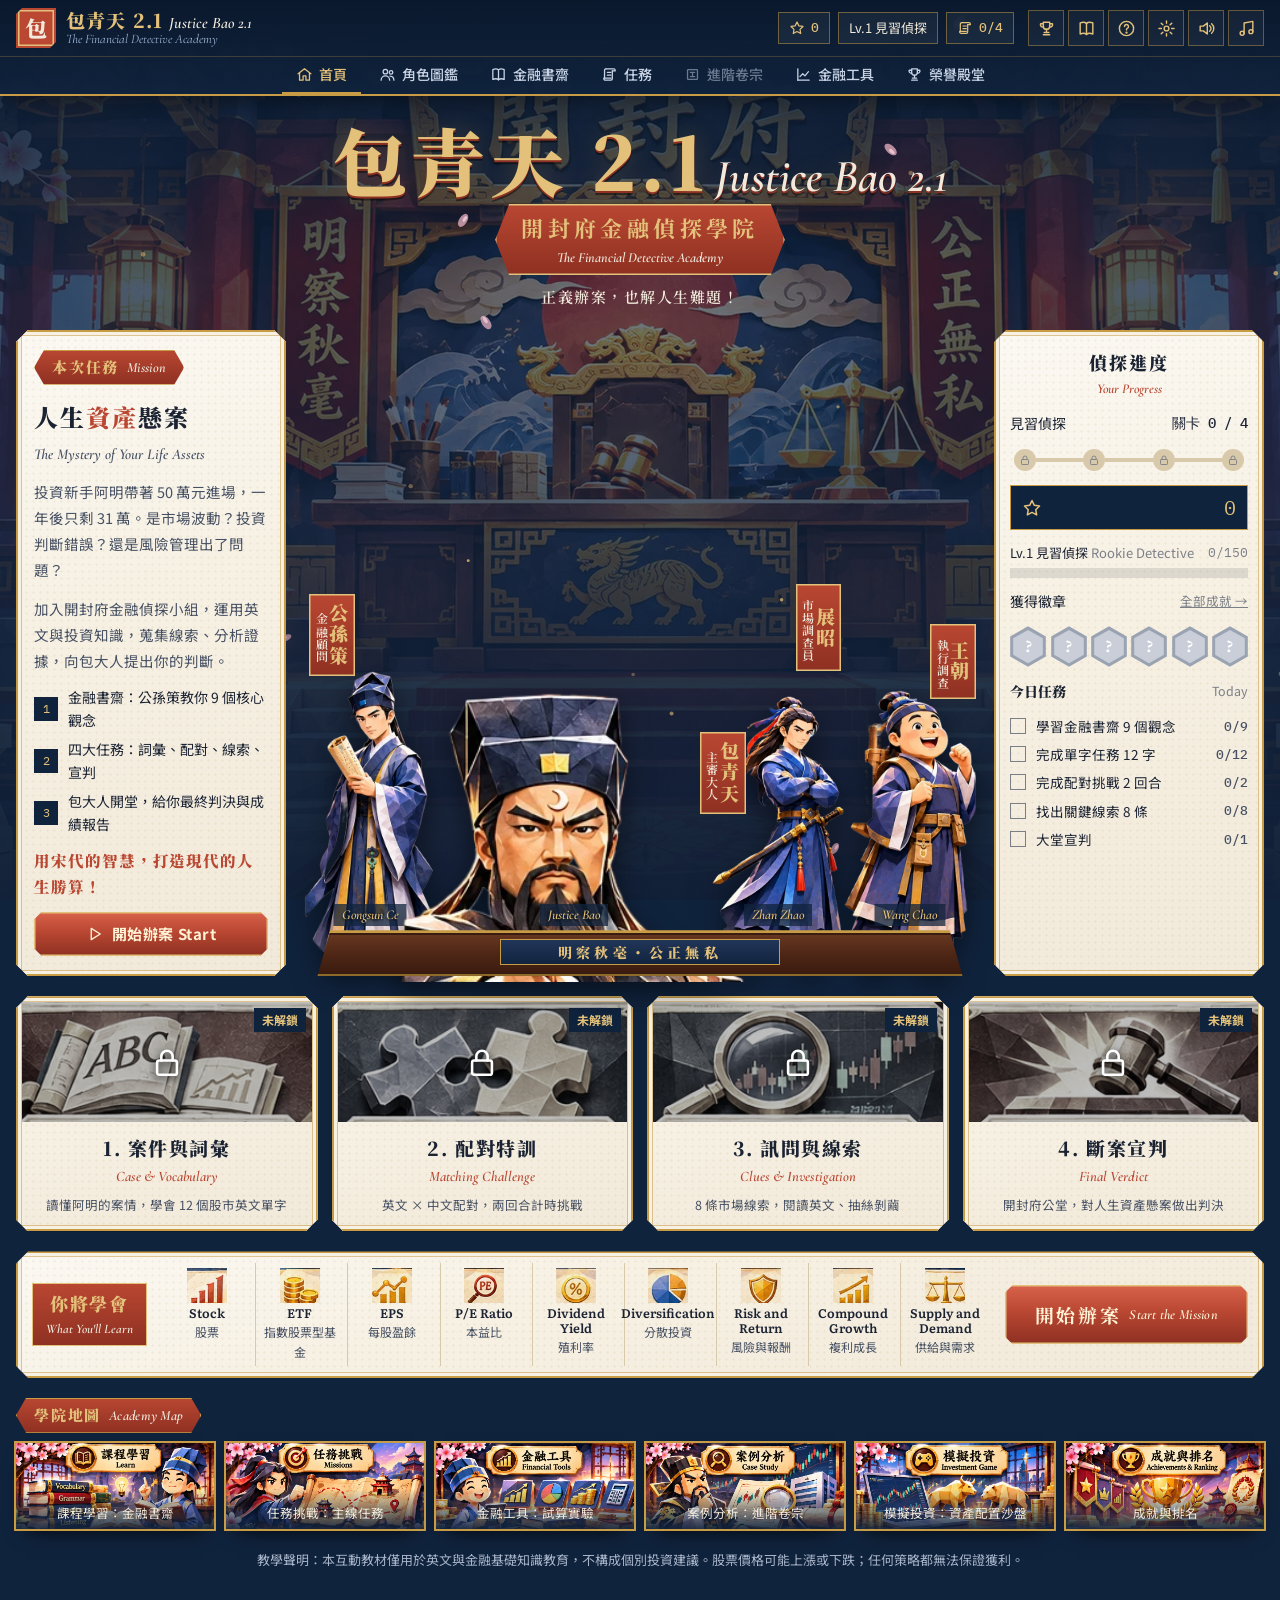
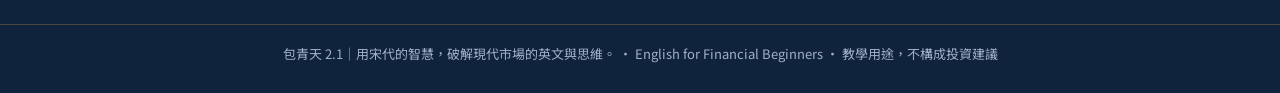
==== commit bf1e6e85: "Rename title to 包青天 2.1 Justice Bao 2.1 Updates the browser tab title, header brand, home page title" ====
--- a/index.html
+++ b/index.html
@@ -3,9 +3,9 @@
 <head>
 <meta charset="UTF-8">
 <meta name="viewport" content="width=device-width, initial-scale=1, viewport-fit=cover">
-<title>包青天 2.0 金融偵探學院</title>
+<title>包青天 2.1 Justice Bao 2.1</title>
 <meta name="claude:viewport-fit-sides" content="cover">
-<meta name="description" content="包青天 2.0 Justice Bao 2.0 — The Financial Detective Academy：在開封府的故事裡學會股市英文、金融觀念與風險判斷。">
+<meta name="description" content="包青天 2.1 Justice Bao 2.1 — The Financial Detective Academy：在開封府的故事裡學會股市英文、金融觀念與風險判斷。">
 <meta name="theme-color" content="#10233D">
 <link rel="preconnect" href="https://fonts.googleapis.com">
 <link rel="preconnect" href="https://fonts.gstatic.com" crossorigin>
@@ -19,7 +19,7 @@
 <canvas id="jb-particles" aria-hidden="true"></canvas>
 <header class="hud"></header>
 <main id="view" aria-live="polite"></main>
-<footer class="wrap" style="padding-block:18px 28px;text-align:center;font-size:13px;color:#9fb0c9;border-top:1px solid rgba(200,155,69,.3)">包青天 2.0｜用宋代的智慧，破解現代市場的英文與思維。 · English for Financial Beginners · 教學用途，不構成投資建議</footer>
+<footer class="wrap" style="padding-block:18px 28px;text-align:center;font-size:13px;color:#9fb0c9;border-top:1px solid rgba(200,155,69,.3)">包青天 2.1｜用宋代的智慧，破解現代市場的英文與思維。 · English for Financial Beginners · 教學用途，不構成投資建議</footer>
 <div id="jb-modal" class="modal" hidden></div>
 <div id="jb-toast" class="toast" role="status" aria-live="polite"></div>
 <div id="jb-pop" class="pop-wrap" aria-live="polite"></div>
--- a/css/style.css
+++ b/css/style.css
@@ -1,4 +1,4 @@
-/* Justice Bao 2.0 — visual system.
+/* Justice Bao 2.1 — visual system.
    Layout concept: a night scene of Kaifeng behind every screen; ivory paper panels with gold frames and chamfered origami corners sit on top; vermilion marks every action. */
 :root{
   --navy:#10233D; --navy-2:#162e4e; --navy-3:#20406a; --navy-4:#2c5385;
